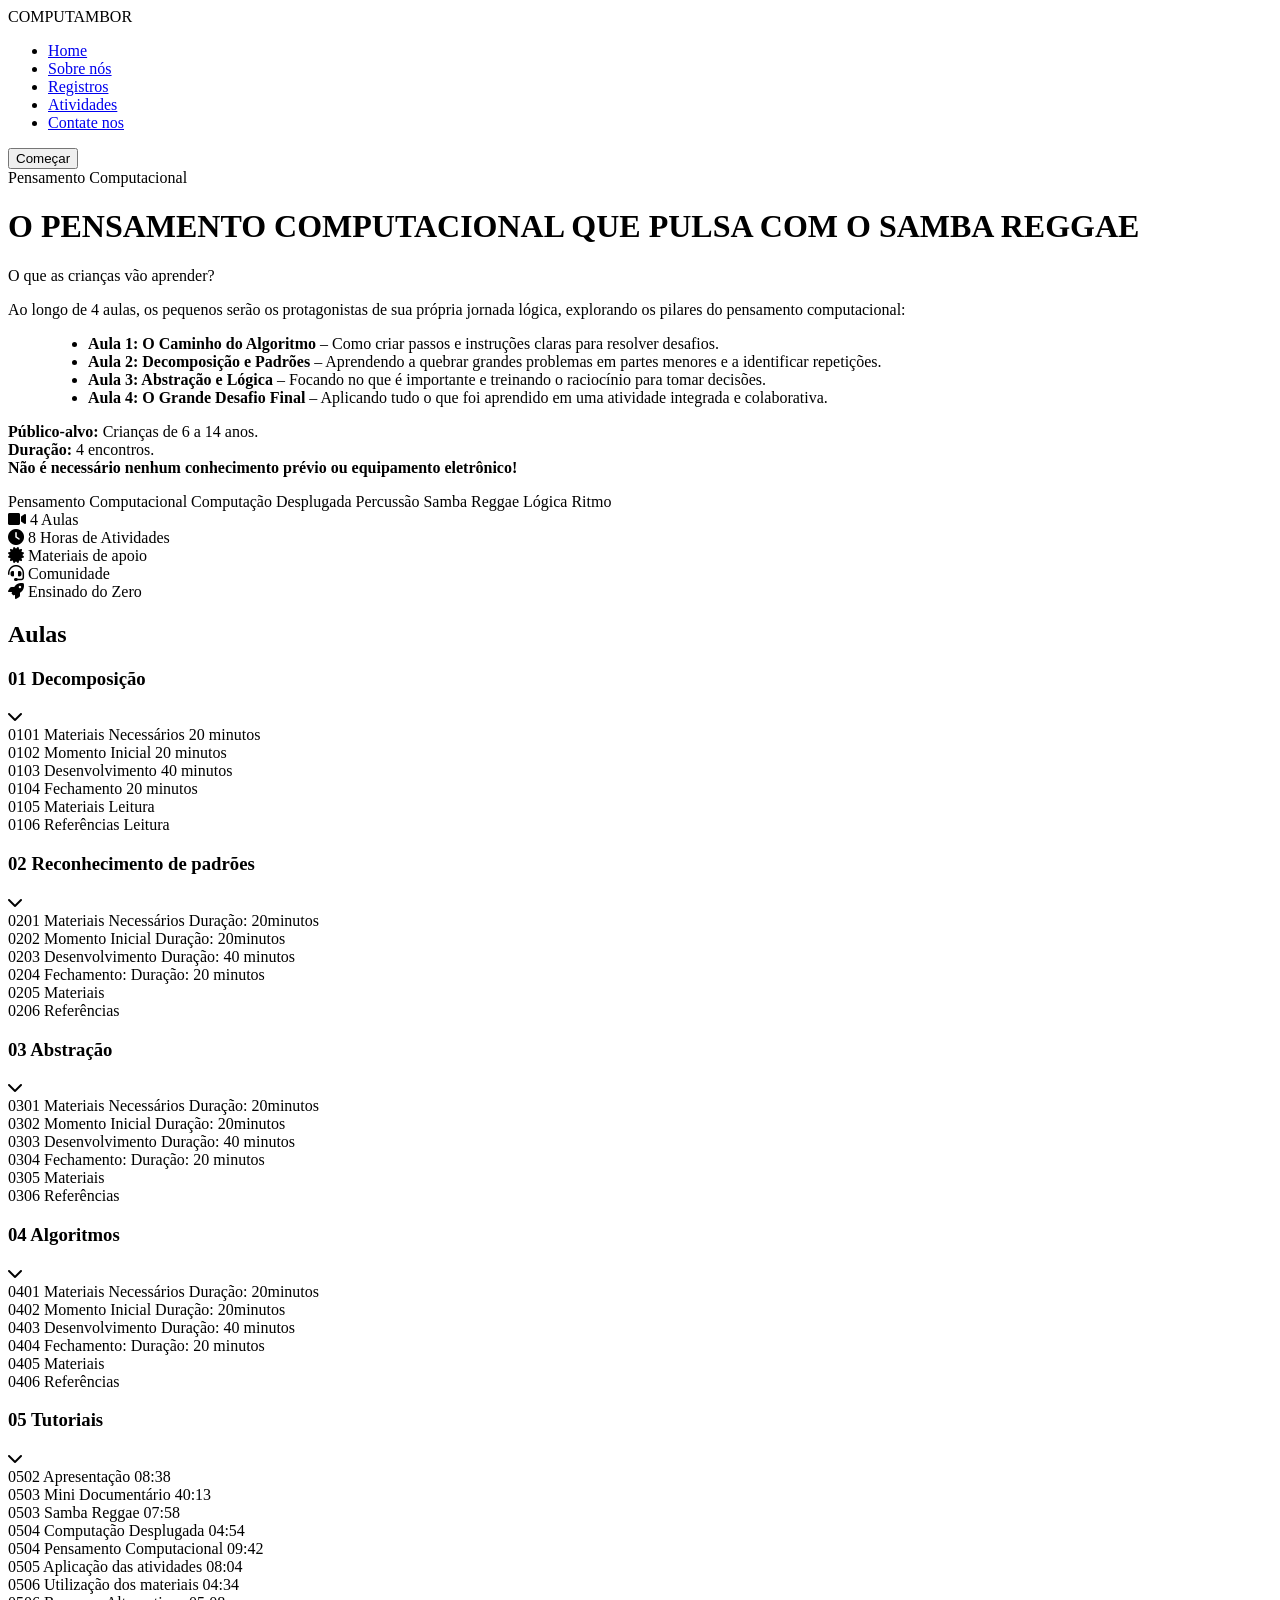
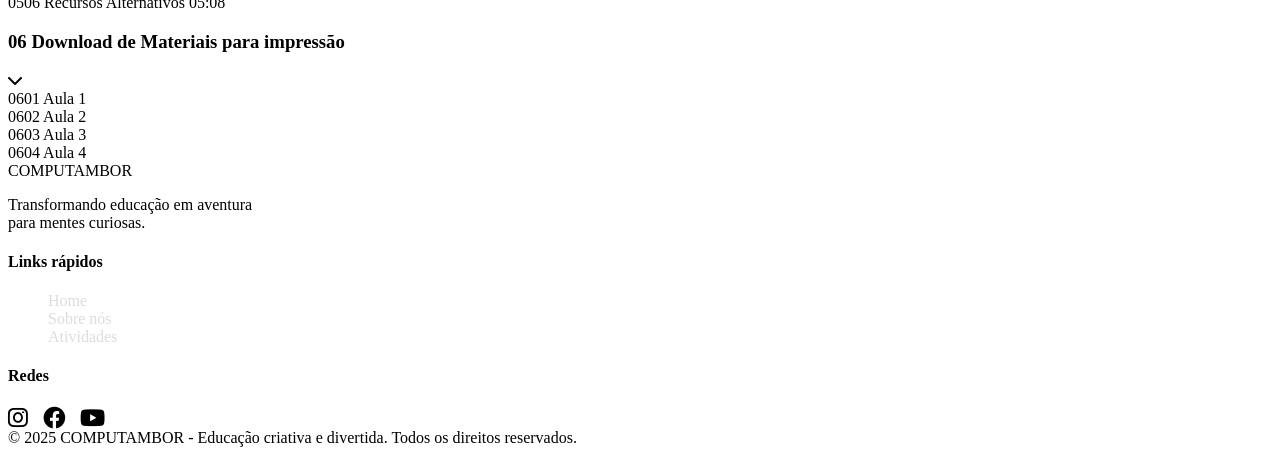
==== atividades.html @ c406754a "fix: título do projeto, links e lista de atividades" ====
<!DOCTYPE html>
<html lang="pt-br">
<head>
    <meta charset="UTF-8">
    <meta name="viewport" content="width=device-width, initial-scale=1.0, user-scalable=yes">
    <title>COMPUTAMBOR | Atividades do Curso</title>
    <!-- Google Fonts -->
    <link href="https://fonts.googleapis.com/css2?family=Inter:opsz,wght@14..32,300;14..32,400;14..32,500;14..32,600;14..32,700;14..32,800&family=Quicksand:wght@400;500;600;700&display=swap" rel="stylesheet">
    <!-- Font Awesome -->
    <link rel="stylesheet" href="https://cdnjs.cloudflare.com/ajax/libs/font-awesome/6.0.0-beta3/css/all.min.css">
    <link rel="stylesheet" href="style.css">
</head>
<body>

<div class="container">
    <!-- Navegação -->
    <div class="navbar">
        <div class="logo">COMPUTAMBOR</div>
        <ul class="nav-links">
            <li><a href="index.html">Home</a></li>
            <li><a href="#">Sobre nós</a></li>
            <li><a href="#">Registros</a></li>
            <li><a href="atividades.html" class="active">Atividades</a></li>
            <li><a href="#">Contate nos</a></li>
        </ul>
        <button class="btn-outline">Começar</button>
    </div>


    <!-- Informações principais do curso -->
    <div class="course-info-card">
        <div class="course-info-left">
            <span class="course-code">Pensamento Computacional</span>
        </div>
        <h1 class="course-main-title">O PENSAMENTO COMPUTACIONAL QUE PULSA COM O SAMBA REGGAE</h1>
        <p class="course-description">
        O que as crianças vão aprender?
        </p>

        <p class="course-description">
            Ao longo de 4 aulas, os pequenos serão os protagonistas de sua própria jornada lógica, explorando os pilares do pensamento computacional:
        </p>

        <ul class="course-description" style="margin-left: 40px;">
            <li><b>Aula 1: O Caminho do Algoritmo</b> – Como criar passos e instruções claras para resolver desafios.</li>
            <li><b>Aula 2: Decomposição e Padrões</b> – Aprendendo a quebrar grandes problemas em partes menores e a identificar repetições.</li>
            <li><b>Aula 3: Abstração e Lógica</b> – Focando no que é importante e treinando o raciocínio para tomar decisões.</li>
            <li><b>Aula 4: O Grande Desafio Final</b> – Aplicando tudo o que foi aprendido em uma atividade integrada e colaborativa.</li>
        </ul>

        <p class="course-description">
            <b>Público-alvo:</b> Crianças de 6 a 14 anos.<br>
            <b>Duração:</b> 4 encontros.<br>
            <b>Não é necessário nenhum conhecimento prévio ou equipamento eletrônico!</b>
        </p>
        
        <!-- Tecnologias -->
        <div class="tech-tags">
            <span class="tech-tag">Pensamento Computacional</span>
            <span class="tech-tag">Computação Desplugada</span>
            <span class="tech-tag">Percussão</span>
            <span class="tech-tag">Samba Reggae</span>
            <span class="tech-tag">Lógica</span>
            <span class="tech-tag">Ritmo</span>
        </div>
        
        <!-- Estatísticas do curso -->
        <div class="course-stats-grid">
            <div class="stat-card"><i class="fas fa-video"></i> 4 Aulas</div>
            <div class="stat-card"><i class="fas fa-clock"></i> 8 Horas de Atividades</div>
            <div class="stat-card"><i class="fas fa-certificate"></i> Materiais de apoio</div>
            <div class="stat-card"><i class="fas fa-headset"></i> Comunidade</div>
            <div class="stat-card"><i class="fas fa-rocket"></i> Ensinado do Zero</div>
        </div>
    </div>

    <!-- Grade do Curso -->
    <h2 class="section-title-module">Aulas</h2>
    
    <!-- Módulo 01 -->
    <div class="module">
        <div class="module-header">
            <h3><span class="module-number">01</span> Decomposição</h3>
            <i class="fas fa-chevron-down"></i>
        </div>
        <div class="module-lessons">
            <div class="lesson-item"><span class="lesson-code">0101</span> Materiais Necessários <span class="duration"> 20 minutos</span></div>
            <div class="lesson-item"><span class="lesson-code">0102</span> Momento Inicial <span class="duration"> 20 minutos</span></div>
            <div class="lesson-item"><span class="lesson-code">0103</span> Desenvolvimento <span class="duration"> 40 minutos</span></div>
            <div class="lesson-item"><span class="lesson-code">0104</span> Fechamento <span class="duration"> 20 minutos</span></div>
            <div class="lesson-item"><span class="lesson-code">0105</span> Materiais <span class="duration">Leitura</span></div>
            <div class="lesson-item"><span class="lesson-code">0106</span> Referências <span class="duration">Leitura</span></div>
            
        </div>
    </div>

    <!-- Módulo 02 -->
    <div class="module">
        <div class="module-header">
            <h3><span class="module-number">02</span> Reconhecimento de padrões</h3>
            <i class="fas fa-chevron-down"></i>
        </div>
        <div class="module-lessons">
            <div class="lesson-item"><span class="lesson-code">0201</span> Materiais Necessários <span class="duration">Duração: 20minutos</span></div>
            <div class="lesson-item"><span class="lesson-code">0202</span> Momento Inicial <span class="duration">Duração: 20minutos</span></div>
            <div class="lesson-item"><span class="lesson-code">0203</span> Desenvolvimento  <span class="duration">Duração: 40 minutos</span></div>
            <div class="lesson-item"><span class="lesson-code">0204</span> Fechamento: <span class="duration">Duração: 20 minutos</span></div>
            <div class="lesson-item"><span class="lesson-code">0205</span> Materiais </div>
            <div class="lesson-item"><span class="lesson-code">0206</span> Referências </div>
        </div>
    </div>

    <!-- Módulo 03 -->
    <div class="module">
        <div class="module-header">
            <h3><span class="module-number">03</span> Abstração</h3>
            <i class="fas fa-chevron-down"></i>
        </div>
        <div class="module-lessons">
            <div class="lesson-item"><span class="lesson-code">0301</span> Materiais Necessários <span class="duration">Duração: 20minutos</span></div>
            <div class="lesson-item"><span class="lesson-code">0302</span> Momento Inicial <span class="duration">Duração: 20minutos</span></div>
            <div class="lesson-item"><span class="lesson-code">0303</span> Desenvolvimento  <span class="duration">Duração: 40 minutos</span></div>
            <div class="lesson-item"><span class="lesson-code">0304</span> Fechamento: <span class="duration">Duração: 20 minutos</span></div>
            <div class="lesson-item"><span class="lesson-code">0305</span> Materiais </div>
            <div class="lesson-item"><span class="lesson-code">0306</span> Referências </div>
        </div>
    </div>

    <!-- Módulo 04 -->
    <div class="module">
        <div class="module-header">
            <h3><span class="module-number">04</span> Algoritmos</h3>
            <i class="fas fa-chevron-down"></i>
        </div>
        <div class="module-lessons">
            <div class="lesson-item"><span class="lesson-code">0401</span> Materiais Necessários <span class="duration">Duração: 20minutos</span></div>
            <div class="lesson-item"><span class="lesson-code">0402</span> Momento Inicial <span class="duration">Duração: 20minutos</span></div>
            <div class="lesson-item"><span class="lesson-code">0403</span> Desenvolvimento  <span class="duration">Duração: 40 minutos</span></div>
            <div class="lesson-item"><span class="lesson-code">0404</span> Fechamento: <span class="duration">Duração: 20 minutos</span></div>
            <div class="lesson-item"><span class="lesson-code">0405</span> Materiais </div>
            <div class="lesson-item"><span class="lesson-code">0406</span> Referências </div>
        </div>
    </div>

    <!-- Módulo 05 -->
    <div class="module">
        <div class="module-header">
            <h3><span class="module-number">05</span> Tutoriais</h3>
            <i class="fas fa-chevron-down"></i>
        </div>
        <div class="module-lessons">
            <div class="lesson-item"><span class="lesson-code">0502</span> Apresentação <span class="duration">08:38</span></div>
            <div class="lesson-item"><span class="lesson-code">0503</span> Mini Documentário <span class="duration">40:13</span></div>
            <div class="lesson-item"><span class="lesson-code">0503</span> Samba Reggae <span class="duration">07:58</span></div>
            <div class="lesson-item"><span class="lesson-code">0504</span> Computação Desplugada <span class="duration">04:54</span></div>
            <div class="lesson-item"><span class="lesson-code">0504</span> Pensamento Computacional <span class="duration">09:42</span></div>
            <div class="lesson-item"><span class="lesson-code">0505</span> Aplicação das atividades <span class="duration">08:04</span></div>
            <div class="lesson-item"><span class="lesson-code">0506</span> Utilização dos materiais <span class="duration">04:34</span></div>
            <div class="lesson-item"><span class="lesson-code">0506</span> Recursos Alternativos <span class="duration">05:08</span></div>
        </div>
    </div>

    <!-- Módulo 06 -->
    <div class="module">
        <div class="module-header">
            <h3><span class="module-number">06</span> Download de Materiais para impressão</h3>
            <i class="fas fa-chevron-down"></i>
        </div>
        <div class="module-lessons">
            <div class="lesson-item"><span class="lesson-code">0601</span> Aula 1 </div>
            <div class="lesson-item"><span class="lesson-code">0602</span> Aula 2 </div>
            <div class="lesson-item"><span class="lesson-code">0603</span> Aula 3 </div>
            <div class="lesson-item"><span class="lesson-code">0604</span> Aula 4 </div>    
    </div>

    <!-- Cookie Notice -->
    <!-- <div class="cookie-notice">
        <p>Este site utiliza cookies para a análise de uso e anúncios.</p>
        <div class="cookie-buttons">
            <button class="btn-customize">Personalizar</button>
            <button class="btn-continue-cookie">Continuar</button>
        </div>
    </div>

</div> -->

<footer>
    <div class="container">
        <div class="footer-inner">
            <div>
                <div class="footer-logo">COMPUTAMBOR</div>
                <p style="margin-top: 16px; max-width: 260px;">Transformando educação em aventura para mentes curiosas.</p>
            </div>
            <div>
                <h4>Links rápidos</h4>
                <ul style="list-style: none; margin-top: 10px;">
                    <li><a href="index.html" style="color:#ddd; text-decoration: none;">Home</a></li>
                    <li><a href="#" style="color:#ddd; text-decoration: none;">Sobre nós</a></li>
                    <li><a href="atividades.html" style="color:#ddd; text-decoration: none;">Atividades</a></li>
                </ul>
            </div>
            <div>
                <h4>Redes</h4>
                <div style="display: flex; gap: 15px; margin-top: 12px;">
                    <i class="fab fa-instagram" style="font-size: 1.4rem;"></i>
                    <i class="fab fa-facebook" style="font-size: 1.4rem;"></i>
                    <i class="fab fa-youtube" style="font-size: 1.4rem;"></i>
                </div>
            </div>
        </div>
        <div class="copyright">
            © 2025 COMPUTAMBOR - Educação criativa e divertida. Todos os direitos reservados.
        </div>
    </div>
</footer>

<script>
    // Accordion para os módulos
    document.querySelectorAll('.module-header').forEach(header => {
        header.addEventListener('click', () => {
            const module = header.parentElement;
            module.classList.toggle('active');
        });
    });
    
    // Links demonstrativos
    document.querySelectorAll('a[href="#"]').forEach(link => {
        link.addEventListener('click', (e) => {
            e.preventDefault();
            alert('Navegação demonstrativa: esta é uma landing page estática do COMPUTAMBOR.');
        });
    });
</script>
</body>
</html>
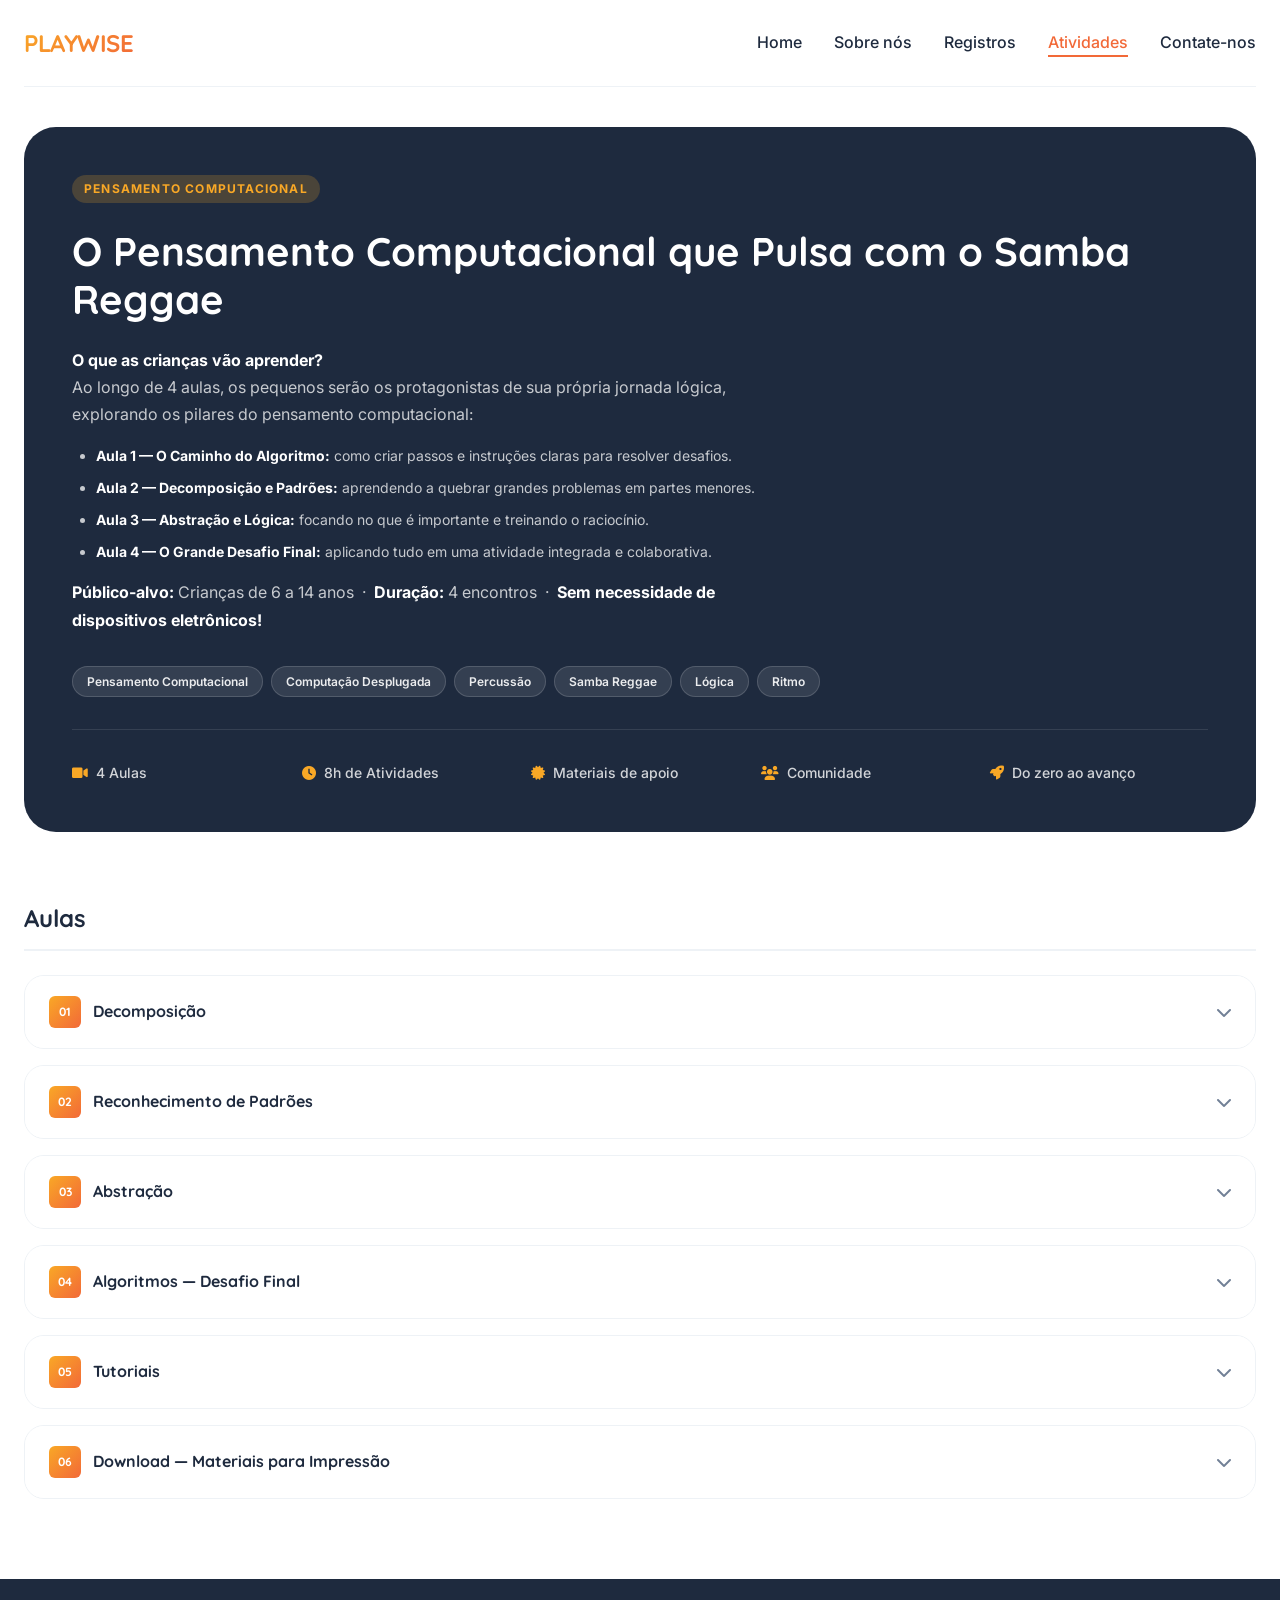
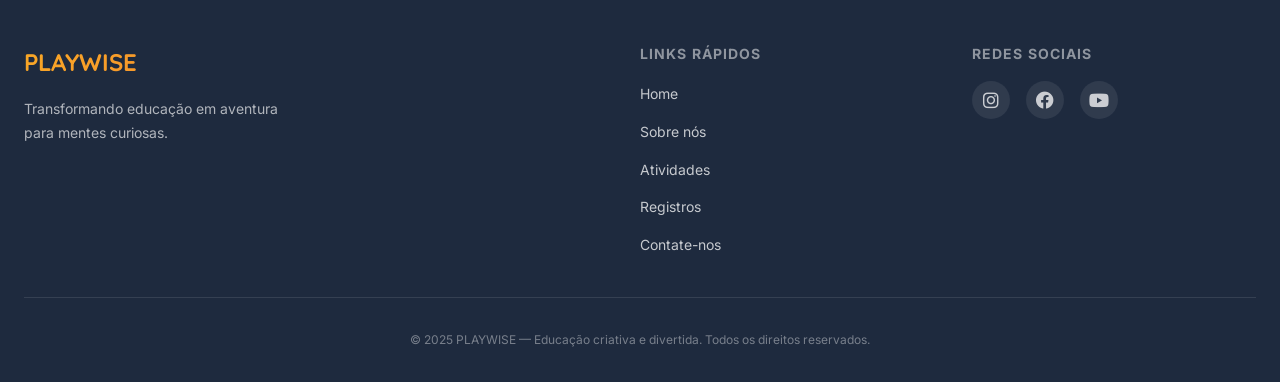
==== commit 687a6d2f: "Sobre nós, contate-nos, componentização, adição de js e novas fotos" ====
--- a/atividades.html
+++ b/atividades.html
@@ -1,235 +1,354 @@
 <!DOCTYPE html>
 <html lang="pt-br">
 <head>
-    <meta charset="UTF-8">
-    <meta name="viewport" content="width=device-width, initial-scale=1.0, user-scalable=yes">
-    <title>COMPUTAMBOR | Atividades do Curso</title>
-    <!-- Google Fonts -->
-    <link href="https://fonts.googleapis.com/css2?family=Inter:opsz,wght@14..32,300;14..32,400;14..32,500;14..32,600;14..32,700;14..32,800&family=Quicksand:wght@400;500;600;700&display=swap" rel="stylesheet">
-    <!-- Font Awesome -->
-    <link rel="stylesheet" href="https://cdnjs.cloudflare.com/ajax/libs/font-awesome/6.0.0-beta3/css/all.min.css">
-    <link rel="stylesheet" href="style.css">
+  <meta charset="UTF-8">
+  <meta name="viewport" content="width=device-width, initial-scale=1.0">
+  <title>PLAYWISE | Atividades do Curso</title>
+  <meta name="description" content="4 aulas de pensamento computacional usando samba reggae e computação desplugada. Materiais para professores e alunos de 6 a 14 anos.">
+
+  <link rel="preconnect" href="https://fonts.googleapis.com">
+  <link href="https://fonts.googleapis.com/css2?family=Inter:opsz,wght@14..32,300;14..32,400;14..32,600;14..32,700;14..32,800&family=Quicksand:wght@400;500;600;700&display=swap" rel="stylesheet">
+  <link rel="stylesheet" href="https://cdnjs.cloudflare.com/ajax/libs/font-awesome/6.0.0-beta3/css/all.min.css">
+  <link rel="stylesheet" href="css/variables.css">
+  <link rel="stylesheet" href="css/components.css">
+  <link rel="stylesheet" href="css/pages.css">
 </head>
-<body>
+<body data-page="atividades.html">
 
 <div class="container">
-    <!-- Navegação -->
-    <div class="navbar">
-        <div class="logo">COMPUTAMBOR</div>
-        <ul class="nav-links">
-            <li><a href="index.html">Home</a></li>
-            <li><a href="#">Sobre nós</a></li>
-            <li><a href="#">Registros</a></li>
-            <li><a href="atividades.html" class="active">Atividades</a></li>
-            <li><a href="#">Contate nos</a></li>
-        </ul>
-        <button class="btn-outline">Começar</button>
-    </div>
-
-
-    <!-- Informações principais do curso -->
-    <div class="course-info-card">
-        <div class="course-info-left">
-            <span class="course-code">Pensamento Computacional</span>
-        </div>
-        <h1 class="course-main-title">O PENSAMENTO COMPUTACIONAL QUE PULSA COM O SAMBA REGGAE</h1>
-        <p class="course-description">
-        O que as crianças vão aprender?
+  <div id="pw-navbar"></div>
+</div>
+
+<main>
+  <div class="container">
+
+    <!-- CABEÇALHO DO CURSO -->
+    <header class="course-header" aria-labelledby="course-title">
+      <span class="course-header__eyebrow">Pensamento Computacional</span>
+      <h1 id="course-title">O Pensamento Computacional que Pulsa com o Samba Reggae</h1>
+
+      <div class="course-header__desc">
+        <p><strong style="color:#fff;">O que as crianças vão aprender?</strong></p>
+        <p>Ao longo de 4 aulas, os pequenos serão os protagonistas de sua própria jornada lógica, explorando os pilares do pensamento computacional:</p>
+        <ul>
+          <li><b>Aula 1 — O Caminho do Algoritmo:</b> como criar passos e instruções claras para resolver desafios.</li>
+          <li><b>Aula 2 — Decomposição e Padrões:</b> aprendendo a quebrar grandes problemas em partes menores.</li>
+          <li><b>Aula 3 — Abstração e Lógica:</b> focando no que é importante e treinando o raciocínio.</li>
+          <li><b>Aula 4 — O Grande Desafio Final:</b> aplicando tudo em uma atividade integrada e colaborativa.</li>
+        </ul>
+        <p style="margin-top: 1rem;">
+          <b>Público-alvo:</b> Crianças de 6 a 14 anos &nbsp;·&nbsp;
+          <b>Duração:</b> 4 encontros &nbsp;·&nbsp;
+          <b>Sem necessidade de dispositivos eletrônicos!</b>
         </p>
-
-        <p class="course-description">
-            Ao longo de 4 aulas, os pequenos serão os protagonistas de sua própria jornada lógica, explorando os pilares do pensamento computacional:
-        </p>
-
-        <ul class="course-description" style="margin-left: 40px;">
-            <li><b>Aula 1: O Caminho do Algoritmo</b> – Como criar passos e instruções claras para resolver desafios.</li>
-            <li><b>Aula 2: Decomposição e Padrões</b> – Aprendendo a quebrar grandes problemas em partes menores e a identificar repetições.</li>
-            <li><b>Aula 3: Abstração e Lógica</b> – Focando no que é importante e treinando o raciocínio para tomar decisões.</li>
-            <li><b>Aula 4: O Grande Desafio Final</b> – Aplicando tudo o que foi aprendido em uma atividade integrada e colaborativa.</li>
-        </ul>
-
-        <p class="course-description">
-            <b>Público-alvo:</b> Crianças de 6 a 14 anos.<br>
-            <b>Duração:</b> 4 encontros.<br>
-            <b>Não é necessário nenhum conhecimento prévio ou equipamento eletrônico!</b>
-        </p>
-        
-        <!-- Tecnologias -->
-        <div class="tech-tags">
-            <span class="tech-tag">Pensamento Computacional</span>
-            <span class="tech-tag">Computação Desplugada</span>
-            <span class="tech-tag">Percussão</span>
-            <span class="tech-tag">Samba Reggae</span>
-            <span class="tech-tag">Lógica</span>
-            <span class="tech-tag">Ritmo</span>
-        </div>
-        
-        <!-- Estatísticas do curso -->
-        <div class="course-stats-grid">
-            <div class="stat-card"><i class="fas fa-video"></i> 4 Aulas</div>
-            <div class="stat-card"><i class="fas fa-clock"></i> 8 Horas de Atividades</div>
-            <div class="stat-card"><i class="fas fa-certificate"></i> Materiais de apoio</div>
-            <div class="stat-card"><i class="fas fa-headset"></i> Comunidade</div>
-            <div class="stat-card"><i class="fas fa-rocket"></i> Ensinado do Zero</div>
-        </div>
-    </div>
-
-    <!-- Grade do Curso -->
-    <h2 class="section-title-module">Aulas</h2>
-    
-    <!-- Módulo 01 -->
-    <div class="module">
-        <div class="module-header">
-            <h3><span class="module-number">01</span> Decomposição</h3>
-            <i class="fas fa-chevron-down"></i>
-        </div>
-        <div class="module-lessons">
-            <div class="lesson-item"><span class="lesson-code">0101</span> Materiais Necessários <span class="duration"> 20 minutos</span></div>
-            <div class="lesson-item"><span class="lesson-code">0102</span> Momento Inicial <span class="duration"> 20 minutos</span></div>
-            <div class="lesson-item"><span class="lesson-code">0103</span> Desenvolvimento <span class="duration"> 40 minutos</span></div>
-            <div class="lesson-item"><span class="lesson-code">0104</span> Fechamento <span class="duration"> 20 minutos</span></div>
-            <div class="lesson-item"><span class="lesson-code">0105</span> Materiais <span class="duration">Leitura</span></div>
-            <div class="lesson-item"><span class="lesson-code">0106</span> Referências <span class="duration">Leitura</span></div>
-            
-        </div>
-    </div>
-
-    <!-- Módulo 02 -->
-    <div class="module">
-        <div class="module-header">
-            <h3><span class="module-number">02</span> Reconhecimento de padrões</h3>
-            <i class="fas fa-chevron-down"></i>
-        </div>
-        <div class="module-lessons">
-            <div class="lesson-item"><span class="lesson-code">0201</span> Materiais Necessários <span class="duration">Duração: 20minutos</span></div>
-            <div class="lesson-item"><span class="lesson-code">0202</span> Momento Inicial <span class="duration">Duração: 20minutos</span></div>
-            <div class="lesson-item"><span class="lesson-code">0203</span> Desenvolvimento  <span class="duration">Duração: 40 minutos</span></div>
-            <div class="lesson-item"><span class="lesson-code">0204</span> Fechamento: <span class="duration">Duração: 20 minutos</span></div>
-            <div class="lesson-item"><span class="lesson-code">0205</span> Materiais </div>
-            <div class="lesson-item"><span class="lesson-code">0206</span> Referências </div>
-        </div>
-    </div>
-
-    <!-- Módulo 03 -->
-    <div class="module">
-        <div class="module-header">
-            <h3><span class="module-number">03</span> Abstração</h3>
-            <i class="fas fa-chevron-down"></i>
-        </div>
-        <div class="module-lessons">
-            <div class="lesson-item"><span class="lesson-code">0301</span> Materiais Necessários <span class="duration">Duração: 20minutos</span></div>
-            <div class="lesson-item"><span class="lesson-code">0302</span> Momento Inicial <span class="duration">Duração: 20minutos</span></div>
-            <div class="lesson-item"><span class="lesson-code">0303</span> Desenvolvimento  <span class="duration">Duração: 40 minutos</span></div>
-            <div class="lesson-item"><span class="lesson-code">0304</span> Fechamento: <span class="duration">Duração: 20 minutos</span></div>
-            <div class="lesson-item"><span class="lesson-code">0305</span> Materiais </div>
-            <div class="lesson-item"><span class="lesson-code">0306</span> Referências </div>
-        </div>
-    </div>
-
-    <!-- Módulo 04 -->
-    <div class="module">
-        <div class="module-header">
-            <h3><span class="module-number">04</span> Algoritmos</h3>
-            <i class="fas fa-chevron-down"></i>
-        </div>
-        <div class="module-lessons">
-            <div class="lesson-item"><span class="lesson-code">0401</span> Materiais Necessários <span class="duration">Duração: 20minutos</span></div>
-            <div class="lesson-item"><span class="lesson-code">0402</span> Momento Inicial <span class="duration">Duração: 20minutos</span></div>
-            <div class="lesson-item"><span class="lesson-code">0403</span> Desenvolvimento  <span class="duration">Duração: 40 minutos</span></div>
-            <div class="lesson-item"><span class="lesson-code">0404</span> Fechamento: <span class="duration">Duração: 20 minutos</span></div>
-            <div class="lesson-item"><span class="lesson-code">0405</span> Materiais </div>
-            <div class="lesson-item"><span class="lesson-code">0406</span> Referências </div>
-        </div>
-    </div>
-
-    <!-- Módulo 05 -->
-    <div class="module">
-        <div class="module-header">
-            <h3><span class="module-number">05</span> Tutoriais</h3>
-            <i class="fas fa-chevron-down"></i>
-        </div>
-        <div class="module-lessons">
-            <div class="lesson-item"><span class="lesson-code">0502</span> Apresentação <span class="duration">08:38</span></div>
-            <div class="lesson-item"><span class="lesson-code">0503</span> Mini Documentário <span class="duration">40:13</span></div>
-            <div class="lesson-item"><span class="lesson-code">0503</span> Samba Reggae <span class="duration">07:58</span></div>
-            <div class="lesson-item"><span class="lesson-code">0504</span> Computação Desplugada <span class="duration">04:54</span></div>
-            <div class="lesson-item"><span class="lesson-code">0504</span> Pensamento Computacional <span class="duration">09:42</span></div>
-            <div class="lesson-item"><span class="lesson-code">0505</span> Aplicação das atividades <span class="duration">08:04</span></div>
-            <div class="lesson-item"><span class="lesson-code">0506</span> Utilização dos materiais <span class="duration">04:34</span></div>
-            <div class="lesson-item"><span class="lesson-code">0506</span> Recursos Alternativos <span class="duration">05:08</span></div>
-        </div>
-    </div>
-
-    <!-- Módulo 06 -->
-    <div class="module">
-        <div class="module-header">
-            <h3><span class="module-number">06</span> Download de Materiais para impressão</h3>
-            <i class="fas fa-chevron-down"></i>
-        </div>
-        <div class="module-lessons">
-            <div class="lesson-item"><span class="lesson-code">0601</span> Aula 1 </div>
-            <div class="lesson-item"><span class="lesson-code">0602</span> Aula 2 </div>
-            <div class="lesson-item"><span class="lesson-code">0603</span> Aula 3 </div>
-            <div class="lesson-item"><span class="lesson-code">0604</span> Aula 4 </div>    
-    </div>
-
-    <!-- Cookie Notice -->
-    <!-- <div class="cookie-notice">
-        <p>Este site utiliza cookies para a análise de uso e anúncios.</p>
-        <div class="cookie-buttons">
-            <button class="btn-customize">Personalizar</button>
-            <button class="btn-continue-cookie">Continuar</button>
-        </div>
-    </div>
-
-</div> -->
-
-<footer>
-    <div class="container">
-        <div class="footer-inner">
-            <div>
-                <div class="footer-logo">COMPUTAMBOR</div>
-                <p style="margin-top: 16px; max-width: 260px;">Transformando educação em aventura para mentes curiosas.</p>
-            </div>
-            <div>
-                <h4>Links rápidos</h4>
-                <ul style="list-style: none; margin-top: 10px;">
-                    <li><a href="index.html" style="color:#ddd; text-decoration: none;">Home</a></li>
-                    <li><a href="#" style="color:#ddd; text-decoration: none;">Sobre nós</a></li>
-                    <li><a href="atividades.html" style="color:#ddd; text-decoration: none;">Atividades</a></li>
-                </ul>
-            </div>
-            <div>
-                <h4>Redes</h4>
-                <div style="display: flex; gap: 15px; margin-top: 12px;">
-                    <i class="fab fa-instagram" style="font-size: 1.4rem;"></i>
-                    <i class="fab fa-facebook" style="font-size: 1.4rem;"></i>
-                    <i class="fab fa-youtube" style="font-size: 1.4rem;"></i>
-                </div>
-            </div>
-        </div>
-        <div class="copyright">
-            © 2025 COMPUTAMBOR - Educação criativa e divertida. Todos os direitos reservados.
-        </div>
-    </div>
-</footer>
-
-<script>
-    // Accordion para os módulos
-    document.querySelectorAll('.module-header').forEach(header => {
-        header.addEventListener('click', () => {
-            const module = header.parentElement;
-            module.classList.toggle('active');
-        });
-    });
-    
-    // Links demonstrativos
-    document.querySelectorAll('a[href="#"]').forEach(link => {
-        link.addEventListener('click', (e) => {
-            e.preventDefault();
-            alert('Navegação demonstrativa: esta é uma landing page estática do COMPUTAMBOR.');
-        });
-    });
-</script>
+      </div>
+
+      <div class="tech-tags" aria-label="Temas abordados">
+        <span class="tech-tag">Pensamento Computacional</span>
+        <span class="tech-tag">Computação Desplugada</span>
+        <span class="tech-tag">Percussão</span>
+        <span class="tech-tag">Samba Reggae</span>
+        <span class="tech-tag">Lógica</span>
+        <span class="tech-tag">Ritmo</span>
+      </div>
+
+      <div class="course-stats" aria-label="Estatísticas do curso">
+        <div class="course-stat"><i class="fas fa-video" aria-hidden="true"></i> 4 Aulas</div>
+        <div class="course-stat"><i class="fas fa-clock" aria-hidden="true"></i> 8h de Atividades</div>
+        <div class="course-stat"><i class="fas fa-certificate" aria-hidden="true"></i> Materiais de apoio</div>
+        <div class="course-stat"><i class="fas fa-users" aria-hidden="true"></i> Comunidade</div>
+        <div class="course-stat"><i class="fas fa-rocket" aria-hidden="true"></i> Do zero ao avanço</div>
+      </div>
+    </header>
+
+    <!-- MÓDULOS -->
+    <section class="modules-section" aria-labelledby="modules-title">
+      <h2 class="modules-title" id="modules-title">Aulas</h2>
+
+      <!-- Módulo 01 -->
+      <div class="module" role="region" aria-labelledby="mod-01">
+        <div class="module__header" aria-expanded="false" role="button" tabindex="0">
+          <h3 id="mod-01"><span class="module__number" aria-label="Módulo 01">01</span> Decomposição</h3>
+          <i class="fas fa-chevron-down module__toggle-icon" aria-hidden="true"></i>
+        </div>
+        <ul class="module__lessons">
+          <li class="lesson-item" data-link="https://drive.google.com/file/d/SEU_LINK_AQUI_1/view">
+            <span class="lesson-item__code">0101</span>
+            <span class="lesson-item__title">Materiais Necessários</span>
+            <span class="lesson-item__duration">20 min</span>
+            <i class="fas fa-external-link-alt lesson-item__icon" aria-hidden="true"></i>
+          </li>
+          <li class="lesson-item" data-link="https://drive.google.com/file/d/SEU_LINK_AQUI_2/view">
+            <span class="lesson-item__code">0102</span>
+            <span class="lesson-item__title">Momento Inicial</span>
+            <span class="lesson-item__duration">20 min</span>
+            <i class="fas fa-external-link-alt lesson-item__icon" aria-hidden="true"></i>
+          </li>
+          <li class="lesson-item" data-link="https://drive.google.com/file/d/SEU_LINK_AQUI_3/view">
+            <span class="lesson-item__code">0103</span>
+            <span class="lesson-item__title">Desenvolvimento</span>
+            <span class="lesson-item__duration">40 min</span>
+            <i class="fas fa-external-link-alt lesson-item__icon" aria-hidden="true"></i>
+          </li>
+          <li class="lesson-item" data-link="https://drive.google.com/file/d/SEU_LINK_AQUI_4/view">
+            <span class="lesson-item__code">0104</span>
+            <span class="lesson-item__title">Fechamento</span>
+            <span class="lesson-item__duration">20 min</span>
+            <i class="fas fa-external-link-alt lesson-item__icon" aria-hidden="true"></i>
+          </li>
+          <li class="lesson-item" data-link="https://drive.google.com/file/d/SEU_LINK_AQUI_5/view">
+            <span class="lesson-item__code">0105</span>
+            <span class="lesson-item__title">Materiais</span>
+            <span class="lesson-item__duration">Leitura</span>
+            <i class="fas fa-file-alt lesson-item__icon" aria-hidden="true"></i>
+          </li>
+          <li class="lesson-item" data-link="https://drive.google.com/file/d/SEU_LINK_AQUI_6/view">
+            <span class="lesson-item__code">0106</span>
+            <span class="lesson-item__title">Referências</span>
+            <span class="lesson-item__duration">Leitura</span>
+            <i class="fas fa-file-alt lesson-item__icon" aria-hidden="true"></i>
+          </li>
+        </ul>
+      </div>
+
+      <!-- Módulo 02 -->
+      <div class="module" role="region" aria-labelledby="mod-02">
+        <div class="module__header" aria-expanded="false" role="button" tabindex="0">
+          <h3 id="mod-02"><span class="module__number" aria-label="Módulo 02">02</span> Reconhecimento de Padrões</h3>
+          <i class="fas fa-chevron-down module__toggle-icon" aria-hidden="true"></i>
+        </div>
+        <ul class="module__lessons">
+          <li class="lesson-item" data-link="https://drive.google.com/file/d/SEU_LINK_AQUI_7/view">
+            <span class="lesson-item__code">0201</span>
+            <span class="lesson-item__title">Materiais Necessários</span>
+            <span class="lesson-item__duration">20 min</span>
+            <i class="fas fa-external-link-alt lesson-item__icon" aria-hidden="true"></i>
+          </li>
+          <li class="lesson-item" data-link="https://drive.google.com/file/d/SEU_LINK_AQUI_8/view">
+            <span class="lesson-item__code">0202</span>
+            <span class="lesson-item__title">Momento Inicial</span>
+            <span class="lesson-item__duration">20 min</span>
+            <i class="fas fa-external-link-alt lesson-item__icon" aria-hidden="true"></i>
+          </li>
+          <li class="lesson-item" data-link="https://drive.google.com/file/d/SEU_LINK_AQUI_9/view">
+            <span class="lesson-item__code">0203</span>
+            <span class="lesson-item__title">Desenvolvimento</span>
+            <span class="lesson-item__duration">40 min</span>
+            <i class="fas fa-external-link-alt lesson-item__icon" aria-hidden="true"></i>
+          </li>
+          <li class="lesson-item" data-link="https://drive.google.com/file/d/SEU_LINK_AQUI_10/view">
+            <span class="lesson-item__code">0204</span>
+            <span class="lesson-item__title">Fechamento</span>
+            <span class="lesson-item__duration">20 min</span>
+            <i class="fas fa-external-link-alt lesson-item__icon" aria-hidden="true"></i>
+          </li>
+          <li class="lesson-item" data-link="https://drive.google.com/file/d/SEU_LINK_AQUI_11/view">
+            <span class="lesson-item__code">0205</span>
+            <span class="lesson-item__title">Materiais</span>
+            <span class="lesson-item__duration">Leitura</span>
+            <i class="fas fa-file-alt lesson-item__icon" aria-hidden="true"></i>
+          </li>
+          <li class="lesson-item" data-link="https://drive.google.com/file/d/SEU_LINK_AQUI_12/view">
+            <span class="lesson-item__code">0206</span>
+            <span class="lesson-item__title">Referências</span>
+            <span class="lesson-item__duration">Leitura</span>
+            <i class="fas fa-file-alt lesson-item__icon" aria-hidden="true"></i>
+          </li>
+        </ul>
+      </div>
+
+      <!-- Módulo 03 -->
+      <div class="module" role="region" aria-labelledby="mod-03">
+        <div class="module__header" aria-expanded="false" role="button" tabindex="0">
+          <h3 id="mod-03"><span class="module__number" aria-label="Módulo 03">03</span> Abstração</h3>
+          <i class="fas fa-chevron-down module__toggle-icon" aria-hidden="true"></i>
+        </div>
+        <ul class="module__lessons">
+          <li class="lesson-item" data-link="https://drive.google.com/file/d/SEU_LINK_AQUI_13/view">
+            <span class="lesson-item__code">0301</span>
+            <span class="lesson-item__title">Materiais Necessários</span>
+            <span class="lesson-item__duration">20 min</span>
+            <i class="fas fa-external-link-alt lesson-item__icon" aria-hidden="true"></i>
+          </li>
+          <li class="lesson-item" data-link="https://drive.google.com/file/d/SEU_LINK_AQUI_14/view">
+            <span class="lesson-item__code">0302</span>
+            <span class="lesson-item__title">Momento Inicial</span>
+            <span class="lesson-item__duration">20 min</span>
+            <i class="fas fa-external-link-alt lesson-item__icon" aria-hidden="true"></i>
+          </li>
+          <li class="lesson-item" data-link="https://drive.google.com/file/d/SEU_LINK_AQUI_15/view">
+            <span class="lesson-item__code">0303</span>
+            <span class="lesson-item__title">Desenvolvimento</span>
+            <span class="lesson-item__duration">40 min</span>
+            <i class="fas fa-external-link-alt lesson-item__icon" aria-hidden="true"></i>
+          </li>
+          <li class="lesson-item" data-link="https://drive.google.com/file/d/SEU_LINK_AQUI_16/view">
+            <span class="lesson-item__code">0304</span>
+            <span class="lesson-item__title">Fechamento</span>
+            <span class="lesson-item__duration">20 min</span>
+            <i class="fas fa-external-link-alt lesson-item__icon" aria-hidden="true"></i>
+          </li>
+          <li class="lesson-item" data-link="https://drive.google.com/file/d/SEU_LINK_AQUI_17/view">
+            <span class="lesson-item__code">0305</span>
+            <span class="lesson-item__title">Materiais</span>
+            <span class="lesson-item__duration">Leitura</span>
+            <i class="fas fa-file-alt lesson-item__icon" aria-hidden="true"></i>
+          </li>
+          <li class="lesson-item" data-link="https://drive.google.com/file/d/SEU_LINK_AQUI_18/view">
+            <span class="lesson-item__code">0306</span>
+            <span class="lesson-item__title">Referências</span>
+            <span class="lesson-item__duration">Leitura</span>
+            <i class="fas fa-file-alt lesson-item__icon" aria-hidden="true"></i>
+          </li>
+        </ul>
+      </div>
+
+      <!-- Módulo 04 -->
+      <div class="module" role="region" aria-labelledby="mod-04">
+        <div class="module__header" aria-expanded="false" role="button" tabindex="0">
+          <h3 id="mod-04"><span class="module__number" aria-label="Módulo 04">04</span> Algoritmos — Desafio Final</h3>
+          <i class="fas fa-chevron-down module__toggle-icon" aria-hidden="true"></i>
+        </div>
+        <ul class="module__lessons">
+          <li class="lesson-item" data-link="https://drive.google.com/file/d/SEU_LINK_AQUI_19/view">
+            <span class="lesson-item__code">0401</span>
+            <span class="lesson-item__title">Materiais Necessários</span>
+            <span class="lesson-item__duration">20 min</span>
+            <i class="fas fa-external-link-alt lesson-item__icon" aria-hidden="true"></i>
+          </li>
+          <li class="lesson-item" data-link="https://drive.google.com/file/d/SEU_LINK_AQUI_20/view">
+            <span class="lesson-item__code">0402</span>
+            <span class="lesson-item__title">Momento Inicial</span>
+            <span class="lesson-item__duration">20 min</span>
+            <i class="fas fa-external-link-alt lesson-item__icon" aria-hidden="true"></i>
+          </li>
+          <li class="lesson-item" data-link="https://drive.google.com/file/d/SEU_LINK_AQUI_21/view">
+            <span class="lesson-item__code">0403</span>
+            <span class="lesson-item__title">Desenvolvimento</span>
+            <span class="lesson-item__duration">40 min</span>
+            <i class="fas fa-external-link-alt lesson-item__icon" aria-hidden="true"></i>
+          </li>
+          <li class="lesson-item" data-link="https://drive.google.com/file/d/SEU_LINK_AQUI_22/view">
+            <span class="lesson-item__code">0404</span>
+            <span class="lesson-item__title">Fechamento</span>
+            <span class="lesson-item__duration">20 min</span>
+            <i class="fas fa-external-link-alt lesson-item__icon" aria-hidden="true"></i>
+          </li>
+          <li class="lesson-item" data-link="https://drive.google.com/file/d/SEU_LINK_AQUI_23/view">
+            <span class="lesson-item__code">0405</span>
+            <span class="lesson-item__title">Materiais</span>
+            <span class="lesson-item__duration">Leitura</span>
+            <i class="fas fa-file-alt lesson-item__icon" aria-hidden="true"></i>
+          </li>
+          <li class="lesson-item" data-link="https://drive.google.com/file/d/SEU_LINK_AQUI_24/view">
+            <span class="lesson-item__code">0406</span>
+            <span class="lesson-item__title">Referências</span>
+            <span class="lesson-item__duration">Leitura</span>
+            <i class="fas fa-file-alt lesson-item__icon" aria-hidden="true"></i>
+          </li>
+        </ul>
+      </div>
+
+      <!-- Módulo 05 -->
+      <div class="module" role="region" aria-labelledby="mod-05">
+        <div class="module__header" aria-expanded="false" role="button" tabindex="0">
+          <h3 id="mod-05"><span class="module__number" aria-label="Módulo 05">05</span> Tutoriais</h3>
+          <i class="fas fa-chevron-down module__toggle-icon" aria-hidden="true"></i>
+        </div>
+        <ul class="module__lessons">
+          <li class="lesson-item" data-link="https://drive.google.com/file/d/SEU_LINK_AQUI_25/view">
+            <span class="lesson-item__code">0501</span>
+            <span class="lesson-item__title">Apresentação</span>
+            <span class="lesson-item__duration">08:38</span>
+            <i class="fas fa-play-circle lesson-item__icon" aria-hidden="true"></i>
+          </li>
+          <li class="lesson-item" data-link="https://drive.google.com/file/d/SEU_LINK_AQUI_26/view">
+            <span class="lesson-item__code">0502</span>
+            <span class="lesson-item__title">Mini Documentário</span>
+            <span class="lesson-item__duration">40:13</span>
+            <i class="fas fa-play-circle lesson-item__icon" aria-hidden="true"></i>
+          </li>
+          <li class="lesson-item" data-link="https://drive.google.com/file/d/SEU_LINK_AQUI_27/view">
+            <span class="lesson-item__code">0503</span>
+            <span class="lesson-item__title">Samba Reggae</span>
+            <span class="lesson-item__duration">07:58</span>
+            <i class="fas fa-play-circle lesson-item__icon" aria-hidden="true"></i>
+          </li>
+          <li class="lesson-item" data-link="https://drive.google.com/file/d/SEU_LINK_AQUI_28/view">
+            <span class="lesson-item__code">0504</span>
+            <span class="lesson-item__title">Computação Desplugada</span>
+            <span class="lesson-item__duration">04:54</span>
+            <i class="fas fa-play-circle lesson-item__icon" aria-hidden="true"></i>
+          </li>
+          <li class="lesson-item" data-link="https://drive.google.com/file/d/SEU_LINK_AQUI_29/view">
+            <span class="lesson-item__code">0505</span>
+            <span class="lesson-item__title">Pensamento Computacional</span>
+            <span class="lesson-item__duration">09:42</span>
+            <i class="fas fa-play-circle lesson-item__icon" aria-hidden="true"></i>
+          </li>
+          <li class="lesson-item" data-link="https://drive.google.com/file/d/SEU_LINK_AQUI_30/view">
+            <span class="lesson-item__code">0506</span>
+            <span class="lesson-item__title">Aplicação das Atividades</span>
+            <span class="lesson-item__duration">08:04</span>
+            <i class="fas fa-play-circle lesson-item__icon" aria-hidden="true"></i>
+          </li>
+          <li class="lesson-item" data-link="https://drive.google.com/file/d/SEU_LINK_AQUI_31/view">
+            <span class="lesson-item__code">0507</span>
+            <span class="lesson-item__title">Utilização dos Materiais</span>
+            <span class="lesson-item__duration">04:34</span>
+            <i class="fas fa-play-circle lesson-item__icon" aria-hidden="true"></i>
+          </li>
+          <li class="lesson-item" data-link="https://drive.google.com/file/d/SEU_LINK_AQUI_32/view">
+            <span class="lesson-item__code">0508</span>
+            <span class="lesson-item__title">Recursos Alternativos</span>
+            <span class="lesson-item__duration">05:08</span>
+            <i class="fas fa-play-circle lesson-item__icon" aria-hidden="true"></i>
+          </li>
+        </ul>
+      </div>
+
+      <!-- Módulo 06 -->
+      <div class="module" role="region" aria-labelledby="mod-06">
+        <div class="module__header" aria-expanded="false" role="button" tabindex="0">
+          <h3 id="mod-06"><span class="module__number" aria-label="Módulo 06">06</span> Download — Materiais para Impressão</h3>
+          <i class="fas fa-chevron-down module__toggle-icon" aria-hidden="true"></i>
+        </div>
+        <ul class="module__lessons">
+          <li class="lesson-item" data-link="https://drive.google.com/file/d/SEU_LINK_AQUI_33/view">
+            <span class="lesson-item__code">0601</span>
+            <span class="lesson-item__title">Aula 1 — Material para imprimir</span>
+            <span class="lesson-item__duration">PDF</span>
+            <i class="fas fa-download lesson-item__icon" aria-hidden="true"></i>
+          </li>
+          <li class="lesson-item" data-link="https://drive.google.com/file/d/SEU_LINK_AQUI_34/view">
+            <span class="lesson-item__code">0602</span>
+            <span class="lesson-item__title">Aula 2 — Material para imprimir</span>
+            <span class="lesson-item__duration">PDF</span>
+            <i class="fas fa-download lesson-item__icon" aria-hidden="true"></i>
+          </li>
+          <li class="lesson-item" data-link="https://drive.google.com/file/d/SEU_LINK_AQUI_35/view">
+            <span class="lesson-item__code">0603</span>
+            <span class="lesson-item__title">Aula 3 — Material para imprimir</span>
+            <span class="lesson-item__duration">PDF</span>
+            <i class="fas fa-download lesson-item__icon" aria-hidden="true"></i>
+          </li>
+          <li class="lesson-item" data-link="https://drive.google.com/file/d/SEU_LINK_AQUI_36/view">
+            <span class="lesson-item__code">0604</span>
+            <span class="lesson-item__title">Aula 4 — Material para imprimir</span>
+            <span class="lesson-item__duration">PDF</span>
+            <i class="fas fa-download lesson-item__icon" aria-hidden="true"></i>
+          </li>
+        </ul>
+      </div>
+
+    </section><!-- /modules-section -->
+
+  </div><!-- /container -->
+</main>
+
+<div id="pw-footer"></div>
+
+<script src="js/components.js"></script>
+<script src="js/main.js"></script>
 </body>
-</html>+</html>
--- a/css/variables.css
+++ b/css/variables.css
@@ -0,0 +1,152 @@
+/* ============================================
+   PLAYWISE — Tokens de Design
+   Cores, tipografia, espaçamentos, sombras
+   ============================================ */
+
+:root {
+  /* Paleta principal */
+  --color-primary:       #F26938;
+  --color-primary-light: #FEF6E8;
+  --color-accent:        #F9A826;
+  --color-dark:          #1E2A3E;
+  --color-dark-mid:      #2D3F58;
+  --color-text:          #4A5568;
+  --color-text-light:    #718096;
+  --color-white:         #ffffff;
+  --color-bg:            #F8FAFC;
+  --color-border:        #EEF2F6;
+
+  /* Gradiente da marca */
+  --gradient-brand: linear-gradient(135deg, var(--color-accent), var(--color-primary));
+
+  /* Tipografia */
+  --font-display: 'Quicksand', sans-serif;
+  --font-body:    'Inter', sans-serif;
+
+  --text-xs:   0.75rem;
+  --text-sm:   0.875rem;
+  --text-base: 1rem;
+  --text-lg:   1.125rem;
+  --text-xl:   1.25rem;
+  --text-2xl:  1.5rem;
+  --text-3xl:  1.875rem;
+  --text-4xl:  2.25rem;
+  --text-5xl:  3rem;
+
+  /* Espaçamentos */
+  --space-1:  0.25rem;
+  --space-2:  0.5rem;
+  --space-3:  0.75rem;
+  --space-4:  1rem;
+  --space-5:  1.25rem;
+  --space-6:  1.5rem;
+  --space-8:  2rem;
+  --space-10: 2.5rem;
+  --space-12: 3rem;
+  --space-16: 4rem;
+  --space-20: 5rem;
+  --space-24: 6rem;
+
+  /* Bordas */
+  --radius-sm:   6px;
+  --radius-md:   12px;
+  --radius-lg:   20px;
+  --radius-xl:   32px;
+  --radius-full: 9999px;
+
+  /* Sombras */
+  --shadow-sm: 0 1px 3px rgba(30,42,62,0.06), 0 1px 2px rgba(30,42,62,0.04);
+  --shadow-md: 0 4px 16px rgba(30,42,62,0.08), 0 2px 6px rgba(30,42,62,0.04);
+  --shadow-lg: 0 10px 40px rgba(30,42,62,0.12), 0 4px 12px rgba(30,42,62,0.06);
+
+  /* Transições */
+  --transition-fast: 0.15s ease;
+  --transition-base: 0.25s ease;
+  --transition-slow: 0.4s ease;
+
+  /* Layout */
+  --container-max: 1280px;
+  --container-pad: 24px;
+}
+
+/* ============================================
+   RESET & BASE
+   ============================================ */
+*, *::before, *::after {
+  margin: 0;
+  padding: 0;
+  box-sizing: border-box;
+}
+
+html {
+  scroll-behavior: smooth;
+  -webkit-text-size-adjust: 100%;
+}
+
+body {
+  font-family: var(--font-body);
+  background-color: var(--color-white);
+  color: var(--color-dark);
+  line-height: 1.6;
+  font-size: var(--text-base);
+}
+
+img {
+  max-width: 100%;
+  height: auto;
+  display: block;
+}
+
+a {
+  color: inherit;
+  text-decoration: none;
+}
+
+ul {
+  list-style: none;
+}
+
+button {
+  cursor: pointer;
+  font-family: inherit;
+  border: none;
+  background: none;
+}
+
+/* ============================================
+   LAYOUT UTILITÁRIOS
+   ============================================ */
+.container {
+  max-width: var(--container-max);
+  margin: 0 auto;
+  padding: 0 var(--container-pad);
+}
+
+.section {
+  padding: var(--space-16) 0;
+}
+
+.section--lg {
+  padding: var(--space-24) 0;
+}
+
+.section-title {
+  font-size: var(--text-3xl);
+  font-weight: 800;
+  color: var(--color-dark);
+  font-family: var(--font-display);
+}
+
+.section-title--center {
+  text-align: center;
+}
+
+/* ============================================
+   TIPOGRAFIA
+   ============================================ */
+h1, h2, h3, h4, h5, h6 {
+  font-family: var(--font-display);
+  font-weight: 700;
+  line-height: 1.2;
+  color: var(--color-dark);
+}
--- a/css/components.css
+++ b/css/components.css
@@ -0,0 +1,571 @@
+/* ============================================
+   COMPONENTES REUTILIZÁVEIS
+   Navbar, Footer, Botões, Cards, Tags
+   ============================================ */
+
+/* --- NAVBAR --- */
+.navbar {
+  display: flex;
+  justify-content: space-between;
+  align-items: center;
+  padding: var(--space-6) 0;
+  flex-wrap: wrap;
+  gap: var(--space-5);
+  border-bottom: 1px solid var(--color-border);
+}
+
+.navbar__logo {
+  font-size: var(--text-2xl);
+  font-weight: 800;
+  font-family: var(--font-display);
+  background: var(--gradient-brand);
+  -webkit-background-clip: text;
+  background-clip: text;
+  color: transparent;
+  letter-spacing: -0.5px;
+}
+
+.navbar__links {
+  display: flex;
+  gap: var(--space-8);
+  list-style: none;
+  font-weight: 500;
+}
+
+.navbar__links a {
+  color: var(--color-dark);
+  transition: color var(--transition-fast);
+  font-size: var(--text-base);
+  padding-bottom: 3px;
+  border-bottom: 2px solid transparent;
+}
+
+.navbar__links a:hover {
+  color: var(--color-primary);
+}
+
+.navbar__links a.active {
+  color: var(--color-primary);
+  border-bottom-color: var(--color-primary);
+}
+
+/* Hamburguer (mobile) */
+.navbar__toggle {
+  display: none;
+  flex-direction: column;
+  gap: 5px;
+  padding: var(--space-2);
+  background: none;
+  border: none;
+  cursor: pointer;
+}
+
+.navbar__toggle span {
+  width: 24px;
+  height: 2px;
+  background: var(--color-dark);
+  border-radius: 2px;
+  transition: var(--transition-base);
+}
+
+/* --- FOOTER --- */
+.footer {
+  background: var(--color-dark);
+  color: var(--color-white);
+  padding: var(--space-16) 0 var(--space-8);
+}
+
+.footer__inner {
+  display: grid;
+  grid-template-columns: 2fr 1fr 1fr;
+  gap: var(--space-12);
+  padding-bottom: var(--space-10);
+  border-bottom: 1px solid rgba(255,255,255,0.1);
+}
+
+.footer__logo {
+  font-size: var(--text-2xl);
+  font-weight: 800;
+  font-family: var(--font-display);
+  background: var(--gradient-brand);
+  -webkit-background-clip: text;
+  background-clip: text;
+  color: transparent;
+}
+
+.footer__tagline {
+  margin-top: var(--space-4);
+  max-width: 260px;
+  color: rgba(255,255,255,0.65);
+  font-size: var(--text-sm);
+  line-height: 1.7;
+}
+
+.footer__col-title {
+  font-size: var(--text-sm);
+  font-weight: 700;
+  text-transform: uppercase;
+  letter-spacing: 0.08em;
+  color: rgba(255,255,255,0.5);
+  margin-bottom: var(--space-4);
+}
+
+.footer__links {
+  display: flex;
+  flex-direction: column;
+  gap: var(--space-3);
+}
+
+.footer__links a {
+  color: rgba(255,255,255,0.75);
+  font-size: var(--text-sm);
+  transition: color var(--transition-fast);
+}
+
+.footer__links a:hover {
+  color: var(--color-accent);
+}
+
+.footer__socials {
+  display: flex;
+  gap: var(--space-4);
+  margin-top: var(--space-2);
+}
+
+.footer__socials a {
+  display: flex;
+  align-items: center;
+  justify-content: center;
+  width: 38px;
+  height: 38px;
+  border-radius: var(--radius-full);
+  background: rgba(255,255,255,0.08);
+  color: rgba(255,255,255,0.75);
+  font-size: var(--text-lg);
+  transition: background var(--transition-fast), color var(--transition-fast);
+}
+
+.footer__socials a:hover {
+  background: var(--color-primary);
+  color: var(--color-white);
+}
+
+.footer__copyright {
+  text-align: center;
+  padding-top: var(--space-8);
+  color: rgba(255,255,255,0.4);
+  font-size: var(--text-xs);
+}
+
+/* --- BOTÕES --- */
+.btn {
+  display: inline-flex;
+  align-items: center;
+  gap: var(--space-2);
+  padding: 12px 24px;
+  border-radius: var(--radius-full);
+  font-weight: 600;
+  font-size: var(--text-base);
+  transition: all var(--transition-base);
+  cursor: pointer;
+  border: none;
+  font-family: inherit;
+}
+
+.btn--primary {
+  background: var(--gradient-brand);
+  color: var(--color-white);
+  box-shadow: 0 4px 14px rgba(242,105,56,0.35);
+}
+
+.btn--primary:hover {
+  transform: translateY(-2px);
+  box-shadow: 0 6px 20px rgba(242,105,56,0.45);
+}
+
+.btn--outline {
+  background: transparent;
+  border: 2px solid var(--color-primary);
+  color: var(--color-primary);
+}
+
+.btn--outline:hover {
+  background: var(--color-primary);
+  color: var(--color-white);
+}
+
+.btn--sm {
+  padding: 8px 16px;
+  font-size: var(--text-sm);
+}
+
+.btn--ghost {
+  background: none;
+  color: var(--color-primary);
+  padding: 0;
+  font-weight: 600;
+  gap: var(--space-1);
+}
+
+.btn--ghost:hover {
+  gap: var(--space-3);
+}
+
+/* --- CARDS GENÉRICOS --- */
+.card {
+  background: var(--color-white);
+  border: 1px solid var(--color-border);
+  border-radius: var(--radius-lg);
+  padding: var(--space-8);
+  transition: transform var(--transition-base), box-shadow var(--transition-base);
+}
+
+.card:hover {
+  transform: translateY(-4px);
+  box-shadow: var(--shadow-lg);
+}
+
+.card__icon {
+  width: 52px;
+  height: 52px;
+  border-radius: var(--radius-md);
+  background: var(--color-primary-light);
+  display: flex;
+  align-items: center;
+  justify-content: center;
+  font-size: var(--text-xl);
+  color: var(--color-primary);
+  margin-bottom: var(--space-5);
+}
+
+.card__title {
+  font-size: var(--text-xl);
+  font-weight: 700;
+  margin-bottom: var(--space-3);
+}
+
+.card__body {
+  font-size: var(--text-sm);
+  color: var(--color-text);
+  line-height: 1.7;
+}
+
+/* --- TAGS / BADGES --- */
+.tag {
+  display: inline-flex;
+  align-items: center;
+  padding: 4px 12px;
+  border-radius: var(--radius-full);
+  font-size: var(--text-xs);
+  font-weight: 600;
+  background: var(--color-primary-light);
+  color: var(--color-primary);
+}
+
+.tag--dark {
+  background: var(--color-dark);
+  color: var(--color-white);
+}
+
+/* --- STAT MINI --- */
+.stat-mini {
+  display: inline-flex;
+  align-items: center;
+  gap: var(--space-2);
+  padding: 6px 14px;
+  border-radius: var(--radius-full);
+  background: var(--color-bg);
+  font-size: var(--text-xs);
+  font-weight: 600;
+  color: var(--color-dark-mid);
+}
+
+.stat-mini i {
+  color: var(--color-primary);
+}
+
+/* --- DEPOIMENTO --- */
+.testimonial {
+  background: var(--color-primary-light);
+  border-radius: var(--radius-xl);
+  padding: var(--space-12);
+  text-align: center;
+  position: relative;
+}
+
+.testimonial__quote-icon {
+  font-size: var(--text-4xl);
+  color: var(--color-accent);
+  opacity: 0.6;
+  margin-bottom: var(--space-6);
+}
+
+.testimonial__text {
+  font-size: var(--text-lg);
+  line-height: 1.8;
+  color: var(--color-dark);
+  font-style: italic;
+  max-width: 720px;
+  margin: 0 auto var(--space-6);
+}
+
+.testimonial__author {
+  display: inline-flex;
+  align-items: center;
+  gap: var(--space-3);
+  background: var(--color-white);
+  padding: 8px 18px;
+  border-radius: var(--radius-full);
+  font-size: var(--text-sm);
+  font-weight: 600;
+  color: var(--color-dark-mid);
+  box-shadow: var(--shadow-sm);
+}
+
+/* --- ARTICLE CARD --- */
+.article-card {
+  background: var(--color-white);
+  border: 1px solid var(--color-border);
+  border-radius: var(--radius-lg);
+  padding: var(--space-8);
+  display: flex;
+  flex-direction: column;
+  gap: var(--space-4);
+  transition: box-shadow var(--transition-base);
+}
+
+.article-card:hover {
+  box-shadow: var(--shadow-md);
+}
+
+.article-card__icon {
+  font-size: var(--text-3xl);
+  color: var(--color-primary);
+}
+
+.article-card__title {
+  font-size: var(--text-lg);
+  font-weight: 700;
+}
+
+.article-card__body {
+  font-size: var(--text-sm);
+  color: var(--color-text);
+  line-height: 1.7;
+  flex: 1;
+}
+
+/* ============================================
+   CARROSSEL GENÉRICO
+   ============================================ */
+.carousel {
+  position: relative;
+  overflow: hidden;
+  border-radius: var(--radius-xl);
+}
+
+.carousel__track {
+  display: flex;
+  transition: transform 0.5s cubic-bezier(0.4, 0, 0.2, 1);
+  will-change: transform;
+}
+
+.carousel__slide {
+  flex: 0 0 100%;
+  position: relative;
+}
+
+.carousel__slide img {
+  width: 100%;
+  object-fit: cover;
+  display: block;
+}
+
+/* Overlay escuro gradiente */
+.carousel__overlay {
+  position: absolute;
+  inset: 0;
+  background: linear-gradient(
+    to bottom,
+    transparent 30%,
+    rgba(30, 42, 62, 0.65) 100%
+  );
+  display: flex;
+  align-items: flex-end;
+  padding: var(--space-10);
+}
+
+.carousel__caption {
+  color: var(--color-white);
+}
+
+.carousel__caption h2 {
+  font-size: clamp(1.4rem, 3.5vw, 2.4rem);
+  font-weight: 800;
+  color: var(--color-white);
+  text-shadow: 0 2px 8px rgba(0,0,0,0.3);
+  margin-bottom: var(--space-2);
+}
+
+.carousel__caption p {
+  font-size: var(--text-base);
+  color: rgba(255,255,255,0.85);
+  max-width: 560px;
+}
+
+/* Botões prev/next */
+.carousel__btn {
+  position: absolute;
+  top: 50%;
+  transform: translateY(-50%);
+  width: 44px;
+  height: 44px;
+  border-radius: var(--radius-full);
+  background: rgba(255,255,255,0.9);
+  border: none;
+  cursor: pointer;
+  display: flex;
+  align-items: center;
+  justify-content: center;
+  font-size: var(--text-base);
+  color: var(--color-dark);
+  box-shadow: var(--shadow-md);
+  transition: background var(--transition-fast), transform var(--transition-fast);
+  z-index: 10;
+}
+
+.carousel__btn:hover {
+  background: var(--color-white);
+  transform: translateY(-50%) scale(1.08);
+}
+
+.carousel__btn--prev { left: var(--space-4); }
+.carousel__btn--next { right: var(--space-4); }
+
+/* Dots */
+.carousel__dots {
+  position: absolute;
+  bottom: var(--space-5);
+  right: var(--space-6);
+  display: flex;
+  gap: var(--space-2);
+  z-index: 10;
+}
+
+.carousel__dot {
+  width: 8px;
+  height: 8px;
+  border-radius: var(--radius-full);
+  background: rgba(255,255,255,0.45);
+  border: none;
+  cursor: pointer;
+  transition: background var(--transition-fast), width var(--transition-fast);
+}
+
+.carousel__dot.active {
+  background: var(--color-white);
+  width: 24px;
+}
+
+/* ============================================
+   MOSAICO DE GALERIA (seção registros)
+   ============================================ */
+.mosaic {
+  display: grid;
+  gap: var(--space-3);
+}
+
+.mosaic--3col {
+  grid-template-columns: repeat(3, 1fr);
+}
+
+.mosaic--featured {
+  /* primeira imagem grande + 4 menores */
+  grid-template-columns: 2fr 1fr 1fr;
+  grid-template-rows: auto auto;
+}
+
+.mosaic--featured .mosaic__item:first-child {
+  grid-row: 1 / 3;
+}
+
+.mosaic__item {
+  position: relative;
+  overflow: hidden;
+  border-radius: var(--radius-md);
+  aspect-ratio: 4/3;
+  background: var(--color-bg);
+  cursor: pointer;
+}
+
+.mosaic__item img {
+  width: 100%;
+  height: 100%;
+  object-fit: cover;
+  transition: transform var(--transition-slow);
+}
+
+.mosaic__item:hover img {
+  transform: scale(1.06);
+}
+
+.mosaic__overlay {
+  position: absolute;
+  inset: 0;
+  background: linear-gradient(to top, rgba(30,42,62,0.7), transparent 60%);
+  opacity: 0;
+  transition: opacity var(--transition-base);
+  display: flex;
+  align-items: flex-end;
+  padding: var(--space-4);
+}
+
+.mosaic__item:hover .mosaic__overlay {
+  opacity: 1;
+}
+
+.mosaic__overlay span {
+  color: var(--color-white);
+  font-size: var(--text-sm);
+  font-weight: 600;
+}
+
+/* Link "Ver todas" abaixo do mosaico */
+.mosaic-link {
+  display: inline-flex;
+  align-items: center;
+  gap: var(--space-2);
+  margin-top: var(--space-5);
+  font-size: var(--text-sm);
+  font-weight: 700;
+  color: var(--color-primary);
+  border-bottom: 2px solid var(--color-primary);
+  padding-bottom: 2px;
+  transition: gap var(--transition-fast);
+}
+
+.mosaic-link:hover {
+  gap: var(--space-3);
+}
+
+@media (max-width: 768px) {
+  .mosaic--3col,
+  .mosaic--featured {
+    grid-template-columns: repeat(2, 1fr);
+  }
+
+  .mosaic--featured .mosaic__item:first-child {
+    grid-row: auto;
+    grid-column: 1 / -1;
+  }
+
+  .carousel__overlay {
+    padding: var(--space-6);
+  }
+}
+
+@media (max-width: 480px) {
+  .mosaic--3col {
+    grid-template-columns: 1fr 1fr;
+  }
+}
--- a/css/pages.css
+++ b/css/pages.css
@@ -0,0 +1,695 @@
+/* ============================================
+   ESTILOS DE PÁGINA — index, sobrenos, atividades
+   ============================================ */
+
+/* --- INDEX: HERO --- */
+.hero {
+  display: flex;
+  flex-wrap: wrap;
+  align-items: center;
+  justify-content: space-between;
+  gap: var(--space-10);
+  padding: var(--space-16) 0 var(--space-12);
+}
+
+.hero__content {
+  flex: 1;
+  min-width: 300px;
+}
+
+.hero__eyebrow {
+  display: inline-flex;
+  align-items: center;
+  gap: var(--space-2);
+  background: var(--color-primary-light);
+  color: var(--color-primary);
+  font-size: var(--text-sm);
+  font-weight: 700;
+  padding: 6px 14px;
+  border-radius: var(--radius-full);
+  margin-bottom: var(--space-5);
+}
+
+.hero__content h1 {
+  font-size: clamp(2rem, 5vw, 3.2rem);
+  font-weight: 800;
+  line-height: 1.15;
+  margin-bottom: var(--space-5);
+}
+
+.hero__content h1 em {
+  font-style: normal;
+  background: var(--gradient-brand);
+  -webkit-background-clip: text;
+  background-clip: text;
+  color: transparent;
+}
+
+.hero__content p {
+  font-size: var(--text-lg);
+  color: var(--color-text);
+  line-height: 1.7;
+  max-width: 500px;
+  margin-bottom: var(--space-8);
+}
+
+.hero__actions {
+  display: flex;
+  align-items: center;
+  gap: var(--space-4);
+  flex-wrap: wrap;
+}
+
+.hero__image {
+  flex: 1;
+  min-width: 280px;
+  max-width: 480px;
+}
+
+.hero__image img {
+  width: 100%;
+  border-radius: var(--radius-xl);
+  box-shadow: var(--shadow-lg);
+}
+
+/* --- INDEX: CARDS GRID (3 colunas) --- */
+.cards-grid {
+  display: grid;
+  grid-template-columns: repeat(3, 1fr);
+  gap: var(--space-6);
+  padding: var(--space-8) 0;
+}
+
+.cards-grid--2col {
+  grid-template-columns: repeat(2, 1fr);
+}
+
+/* --- INDEX: FEATURES ROW (texto + imagem) --- */
+.features-row {
+  display: flex;
+  align-items: center;
+  gap: var(--space-16);
+  padding: var(--space-12) 0;
+  flex-wrap: wrap;
+}
+
+.features-row__text {
+  flex: 1;
+  min-width: 280px;
+}
+
+.features-row__text h2 {
+  font-size: var(--text-3xl);
+  font-weight: 800;
+  margin-bottom: var(--space-5);
+}
+
+.features-row__text > p {
+  color: var(--color-text);
+  line-height: 1.7;
+  margin-bottom: var(--space-6);
+}
+
+.features-list {
+  display: flex;
+  flex-direction: column;
+  gap: var(--space-4);
+  margin-bottom: var(--space-8);
+}
+
+.features-list li {
+  display: flex;
+  align-items: flex-start;
+  gap: var(--space-3);
+  color: var(--color-text);
+  font-size: var(--text-sm);
+  line-height: 1.6;
+}
+
+.features-list li i,
+.features-list li .custom-icon {
+  color: var(--color-primary);
+  font-size: var(--text-base);
+  margin-top: 2px;
+  flex-shrink: 0;
+  width: 18px;
+  height: 18px;
+  object-fit: contain;
+}
+
+.features-row__image {
+  flex: 0 0 auto;
+}
+
+.features-row__image img {
+  width: 320px;
+  border-radius: var(--radius-xl);
+  box-shadow: var(--shadow-md);
+}
+
+/* --- INDEX: TEACHER PROFILE --- */
+.teacher-profile {
+  display: flex;
+  gap: var(--space-8);
+  align-items: flex-start;
+  background: var(--color-bg);
+  border-radius: var(--radius-xl);
+  padding: var(--space-10);
+  margin: var(--space-8) 0;
+  flex-wrap: wrap;
+}
+
+.teacher-profile__avatar {
+  display: flex;
+  flex-direction: column;
+  align-items: center;
+  gap: var(--space-3);
+  background: var(--color-white);
+  border-radius: var(--radius-lg);
+  padding: var(--space-6) var(--space-8);
+  min-width: 130px;
+  text-align: center;
+  box-shadow: var(--shadow-sm);
+}
+
+.teacher-profile__avatar i {
+  font-size: 2.5rem;
+  color: var(--color-primary);
+}
+
+.teacher-profile__avatar h4 {
+  font-size: var(--text-sm);
+  font-weight: 700;
+}
+
+.teacher-profile__avatar p {
+  font-size: var(--text-xs);
+  color: var(--color-text-light);
+}
+
+.teacher-profile__info {
+  flex: 1;
+  min-width: 240px;
+}
+
+.teacher-profile__info h3 {
+  font-size: var(--text-2xl);
+  font-weight: 800;
+  margin-bottom: var(--space-3);
+}
+
+.teacher-profile__info > p {
+  color: var(--color-text);
+  line-height: 1.7;
+  margin-bottom: var(--space-6);
+}
+
+.teacher-profile__stats {
+  display: flex;
+  gap: var(--space-3);
+  flex-wrap: wrap;
+  margin-bottom: var(--space-6);
+}
+
+/* --- INDEX: ARTIGOS GRID --- */
+.articles-grid {
+  display: grid;
+  grid-template-columns: repeat(3, 1fr);
+  gap: var(--space-6);
+}
+
+/* ============================================
+   SOBRE NÓS
+   ============================================ */
+.about-hero {
+  padding: var(--space-16) 0 var(--space-12);
+  border-bottom: 1px solid var(--color-border);
+}
+
+.about-hero h1 {
+  font-size: clamp(2rem, 5vw, 3rem);
+  font-weight: 800;
+  margin-bottom: var(--space-4);
+}
+
+.about-hero p {
+  font-size: var(--text-lg);
+  color: var(--color-text);
+  line-height: 1.7;
+  max-width: 640px;
+}
+
+.values-grid {
+  display: grid;
+  grid-template-columns: repeat(5, 1fr);
+  gap: var(--space-5);
+  padding: var(--space-12) 0;
+}
+
+.value-card {
+  text-align: center;
+  padding: var(--space-8) var(--space-5);
+  border: 1px solid var(--color-border);
+  border-radius: var(--radius-lg);
+  transition: box-shadow var(--transition-base), transform var(--transition-base);
+}
+
+.value-card:hover {
+  box-shadow: var(--shadow-md);
+  transform: translateY(-3px);
+}
+
+.value-card i {
+  font-size: 2rem;
+  color: var(--color-primary);
+  margin-bottom: var(--space-4);
+}
+
+.value-card h3 {
+  font-size: var(--text-base);
+  font-weight: 700;
+  margin-bottom: var(--space-2);
+}
+
+.value-card p {
+  font-size: var(--text-xs);
+  color: var(--color-text);
+  line-height: 1.6;
+}
+
+/* Galeria de imagens 2x2 */
+.gallery-section {
+  padding: var(--space-12) 0;
+}
+
+.gallery-section h3 {
+  font-size: var(--text-2xl);
+  font-weight: 700;
+  margin-bottom: var(--space-6);
+}
+
+.gallery-grid {
+  display: grid;
+  grid-template-columns: 1fr 1fr;
+  gap: var(--space-4);
+}
+
+.gallery-item {
+  position: relative;
+  overflow: hidden;
+  border-radius: var(--radius-lg);
+  aspect-ratio: 16/10;
+  background: var(--color-bg);
+}
+
+.gallery-item img {
+  width: 100%;
+  height: 100%;
+  object-fit: cover;
+  transition: transform var(--transition-slow);
+}
+
+.gallery-item:hover img {
+  transform: scale(1.05);
+}
+
+.gallery-item__overlay {
+  position: absolute;
+  inset: 0;
+  background: linear-gradient(to top, rgba(30,42,62,0.75), transparent);
+  opacity: 0;
+  transition: opacity var(--transition-base);
+  display: flex;
+  align-items: flex-end;
+  padding: var(--space-5);
+}
+
+.gallery-item:hover .gallery-item__overlay {
+  opacity: 1;
+}
+
+.gallery-item__overlay span {
+  color: var(--color-white);
+  font-weight: 600;
+  font-size: var(--text-sm);
+}
+
+/* Core Values */
+.core-values {
+  display: grid;
+  grid-template-columns: repeat(3, 1fr);
+  gap: var(--space-6);
+  padding: var(--space-12) 0;
+  border-top: 1px solid var(--color-border);
+}
+
+.core-value-card {
+  padding: var(--space-8);
+  background: var(--color-dark);
+  color: var(--color-white);
+  border-radius: var(--radius-lg);
+}
+
+.core-value-card i {
+  font-size: var(--text-3xl);
+  color: var(--color-accent);
+  margin-bottom: var(--space-5);
+}
+
+.core-value-card h3 {
+  font-size: var(--text-xl);
+  font-weight: 800;
+  color: var(--color-white);
+  margin-bottom: var(--space-4);
+}
+
+.core-value-card p {
+  color: rgba(255,255,255,0.65);
+  font-size: var(--text-sm);
+  line-height: 1.7;
+}
+
+/* ============================================
+   ATIVIDADES
+   ============================================ */
+.course-header {
+  background: var(--color-dark);
+  color: var(--color-white);
+  border-radius: var(--radius-xl);
+  padding: var(--space-12);
+  margin: var(--space-10) 0;
+}
+
+.course-header__eyebrow {
+  display: inline-flex;
+  background: rgba(249,168,38,0.2);
+  color: var(--color-accent);
+  font-size: var(--text-xs);
+  font-weight: 700;
+  text-transform: uppercase;
+  letter-spacing: 0.1em;
+  padding: 4px 12px;
+  border-radius: var(--radius-full);
+  margin-bottom: var(--space-6);
+}
+
+.course-header h1 {
+  font-size: clamp(1.5rem, 4vw, 2.5rem);
+  font-weight: 800;
+  color: var(--color-white);
+  margin-bottom: var(--space-6);
+  line-height: 1.2;
+}
+
+.course-header__desc {
+  color: rgba(255,255,255,0.75);
+  line-height: 1.7;
+  max-width: 720px;
+}
+
+.course-header__desc ul {
+  margin: var(--space-4) 0 var(--space-4) var(--space-6);
+  display: flex;
+  flex-direction: column;
+  gap: var(--space-2);
+}
+
+.course-header__desc li {
+  list-style: disc;
+  color: rgba(255,255,255,0.75);
+  font-size: var(--text-sm);
+}
+
+.course-header__desc b {
+  color: var(--color-white);
+}
+
+.tech-tags {
+  display: flex;
+  flex-wrap: wrap;
+  gap: var(--space-2);
+  margin: var(--space-8) 0;
+}
+
+.tech-tag {
+  padding: 5px 14px;
+  border-radius: var(--radius-full);
+  font-size: var(--text-xs);
+  font-weight: 600;
+  background: rgba(255,255,255,0.1);
+  color: rgba(255,255,255,0.9);
+  border: 1px solid rgba(255,255,255,0.15);
+}
+
+.course-stats {
+  display: grid;
+  grid-template-columns: repeat(5, 1fr);
+  gap: var(--space-3);
+  margin-top: var(--space-8);
+  padding-top: var(--space-8);
+  border-top: 1px solid rgba(255,255,255,0.1);
+}
+
+.course-stat {
+  display: flex;
+  align-items: center;
+  gap: var(--space-2);
+  color: rgba(255,255,255,0.8);
+  font-size: var(--text-sm);
+  font-weight: 500;
+}
+
+.course-stat i {
+  color: var(--color-accent);
+}
+
+/* Módulos / Accordion */
+.modules-section {
+  padding: var(--space-8) 0 var(--space-16);
+}
+
+.modules-title {
+  font-size: var(--text-2xl);
+  font-weight: 800;
+  margin-bottom: var(--space-6);
+  padding-bottom: var(--space-4);
+  border-bottom: 2px solid var(--color-border);
+}
+
+.module {
+  border: 1px solid var(--color-border);
+  border-radius: var(--radius-lg);
+  margin-bottom: var(--space-4);
+  overflow: hidden;
+  transition: box-shadow var(--transition-base);
+}
+
+.module:hover {
+  box-shadow: var(--shadow-sm);
+}
+
+.module__header {
+  display: flex;
+  justify-content: space-between;
+  align-items: center;
+  padding: var(--space-5) var(--space-6);
+  cursor: pointer;
+  background: var(--color-white);
+  transition: background var(--transition-fast);
+  user-select: none;
+}
+
+.module__header:hover {
+  background: var(--color-bg);
+}
+
+.module__header h3 {
+  font-size: var(--text-base);
+  font-weight: 700;
+  display: flex;
+  align-items: center;
+  gap: var(--space-3);
+}
+
+.module__number {
+  display: inline-flex;
+  align-items: center;
+  justify-content: center;
+  width: 32px;
+  height: 32px;
+  border-radius: var(--radius-sm);
+  background: var(--gradient-brand);
+  color: var(--color-white);
+  font-size: var(--text-xs);
+  font-weight: 800;
+  flex-shrink: 0;
+}
+
+.module__toggle-icon {
+  color: var(--color-text-light);
+  transition: transform var(--transition-fast);
+}
+
+.module.active .module__toggle-icon {
+  transform: rotate(180deg);
+}
+
+.module__lessons {
+  display: none;
+  border-top: 1px solid var(--color-border);
+}
+
+.module.active .module__lessons {
+  display: block;
+}
+
+.lesson-item {
+  display: flex;
+  align-items: center;
+  gap: var(--space-4);
+  padding: var(--space-4) var(--space-6);
+  border-bottom: 1px solid var(--color-border);
+  cursor: pointer;
+  transition: background var(--transition-fast);
+  position: relative;
+}
+
+.lesson-item:last-child {
+  border-bottom: none;
+}
+
+.lesson-item:hover {
+  background: var(--color-primary-light);
+}
+
+.lesson-item__code {
+  font-size: var(--text-xs);
+  font-weight: 700;
+  color: var(--color-text-light);
+  font-family: monospace;
+  min-width: 36px;
+}
+
+.lesson-item__title {
+  flex: 1;
+  font-size: var(--text-sm);
+  font-weight: 500;
+  color: var(--color-dark);
+}
+
+.lesson-item__duration {
+  font-size: var(--text-xs);
+  color: var(--color-text-light);
+  white-space: nowrap;
+  background: var(--color-bg);
+  padding: 3px 10px;
+  border-radius: var(--radius-full);
+}
+
+.lesson-item__icon {
+  font-size: var(--text-sm);
+  color: var(--color-text-light);
+  transition: color var(--transition-fast);
+}
+
+.lesson-item:hover .lesson-item__icon {
+  color: var(--color-primary);
+}
+
+/* ============================================
+   RESPONSIVIDADE GLOBAL
+   ============================================ */
+@media (max-width: 1024px) {
+  .values-grid {
+    grid-template-columns: repeat(3, 1fr);
+  }
+
+  .course-stats {
+    grid-template-columns: repeat(3, 1fr);
+  }
+}
+
+@media (max-width: 768px) {
+  :root {
+    --container-pad: 16px;
+  }
+
+  /* Navbar mobile */
+  .navbar__links {
+    display: none;
+    width: 100%;
+    flex-direction: column;
+    gap: var(--space-4);
+    padding: var(--space-5) 0;
+    border-top: 1px solid var(--color-border);
+  }
+
+  .navbar__links.open {
+    display: flex;
+  }
+
+  .navbar__toggle {
+    display: flex;
+  }
+
+  /* Grids mobile */
+  .cards-grid,
+  .cards-grid--2col,
+  .articles-grid,
+  .core-values {
+    grid-template-columns: 1fr;
+  }
+
+  .values-grid {
+    grid-template-columns: repeat(2, 1fr);
+  }
+
+  .gallery-grid {
+    grid-template-columns: 1fr;
+  }
+
+  .features-row {
+    flex-direction: column;
+  }
+
+  .features-row__image img {
+    width: 100%;
+  }
+
+  .teacher-profile {
+    flex-direction: column;
+  }
+
+  .footer__inner {
+    grid-template-columns: 1fr;
+    gap: var(--space-8);
+  }
+
+  .course-stats {
+    grid-template-columns: 1fr 1fr;
+    gap: var(--space-3);
+  }
+
+  .hero {
+    flex-direction: column;
+  }
+
+  .hero__image {
+    max-width: 100%;
+  }
+}
+
+@media (max-width: 480px) {
+  .values-grid {
+    grid-template-columns: 1fr;
+  }
+
+  .course-stats {
+    grid-template-columns: 1fr;
+  }
+
+  .hero__actions {
+    flex-direction: column;
+    align-items: flex-start;
+  }
+}
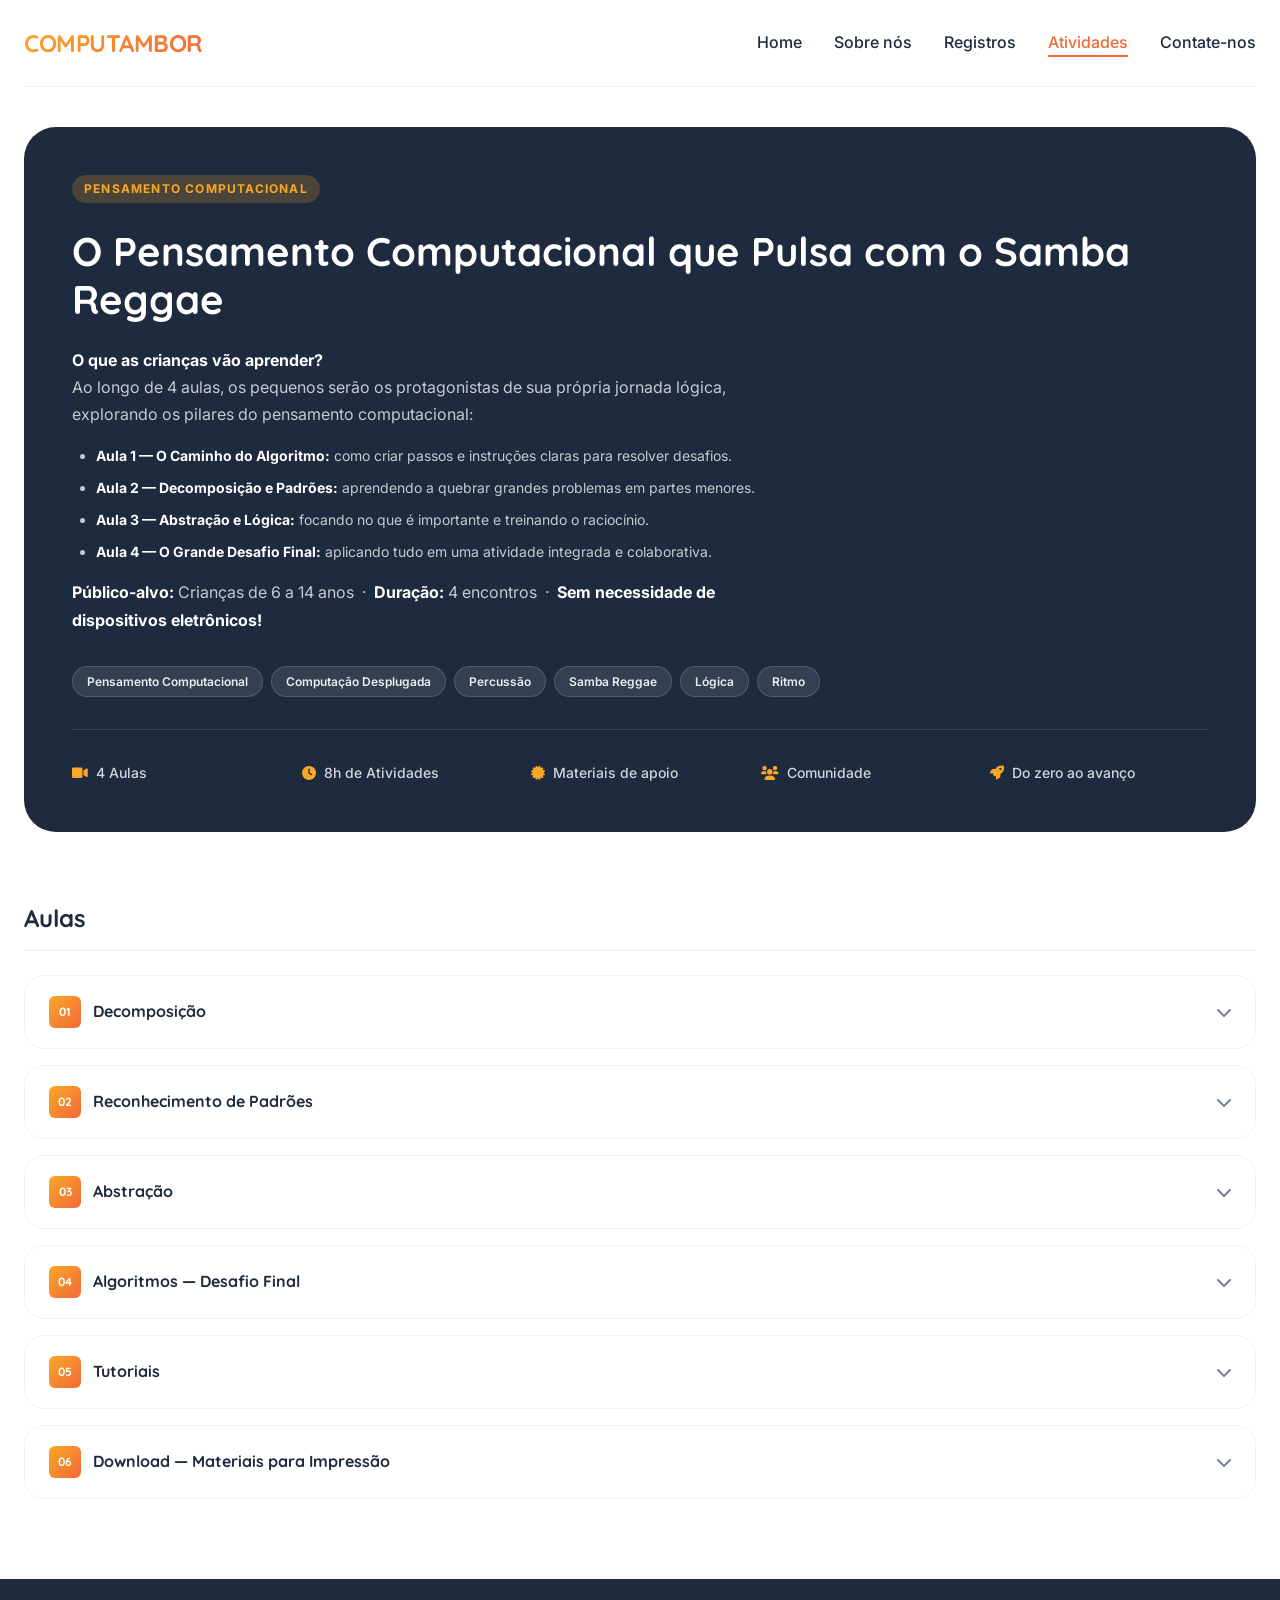
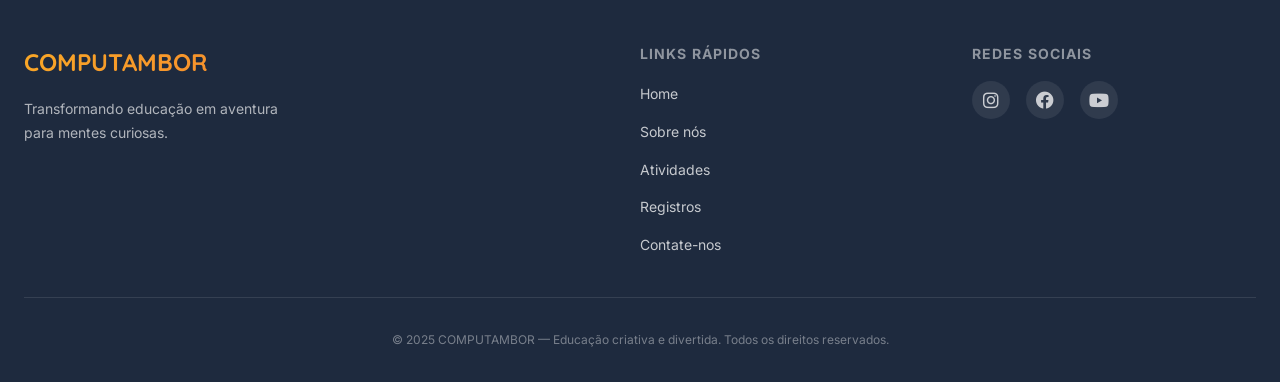
==== commit 4ca585b1: "Correções" ====
--- a/atividades.html
+++ b/atividades.html
@@ -3,7 +3,7 @@
 <head>
   <meta charset="UTF-8">
   <meta name="viewport" content="width=device-width, initial-scale=1.0">
-  <title>PLAYWISE | Atividades do Curso</title>
+  <title>COMPUTAMBOR | Atividades do Curso</title>
   <meta name="description" content="4 aulas de pensamento computacional usando samba reggae e computação desplugada. Materiais para professores e alunos de 6 a 14 anos.">
 
   <link rel="preconnect" href="https://fonts.googleapis.com">
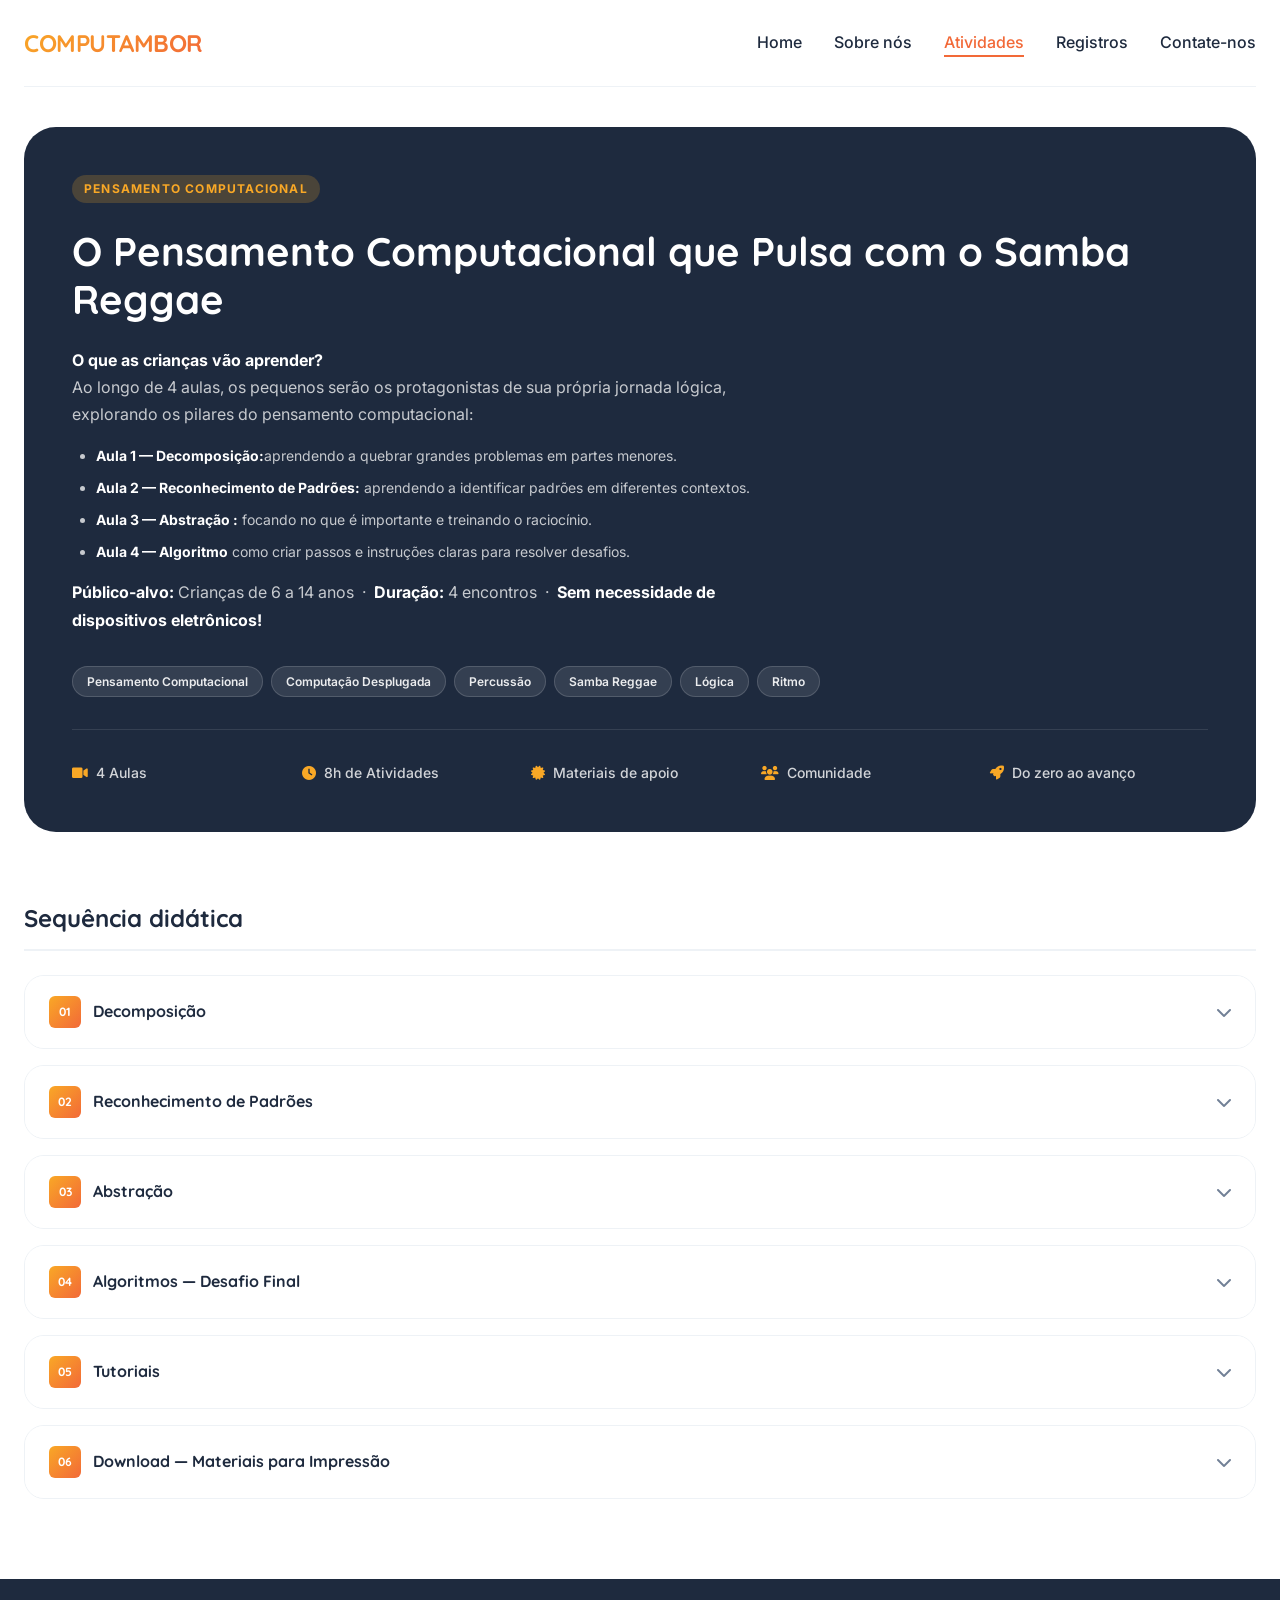
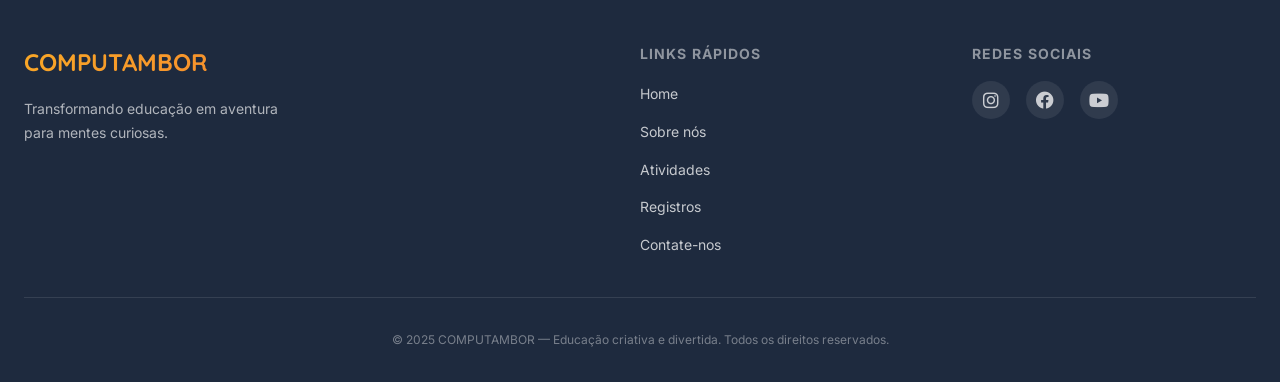
==== commit 9424d700: "Inserção atividades aula 1" ====
--- a/atividades.html
+++ b/atividades.html
@@ -31,10 +31,10 @@
         <p><strong style="color:#fff;">O que as crianças vão aprender?</strong></p>
         <p>Ao longo de 4 aulas, os pequenos serão os protagonistas de sua própria jornada lógica, explorando os pilares do pensamento computacional:</p>
         <ul>
-          <li><b>Aula 1 — O Caminho do Algoritmo:</b> como criar passos e instruções claras para resolver desafios.</li>
-          <li><b>Aula 2 — Decomposição e Padrões:</b> aprendendo a quebrar grandes problemas em partes menores.</li>
-          <li><b>Aula 3 — Abstração e Lógica:</b> focando no que é importante e treinando o raciocínio.</li>
-          <li><b>Aula 4 — O Grande Desafio Final:</b> aplicando tudo em uma atividade integrada e colaborativa.</li>
+          <li><b>Aula 1 — Decomposição:</b>aprendendo a quebrar grandes problemas em partes menores. </li>
+          <li><b>Aula 2 — Reconhecimento de Padrões:</b> aprendendo a identificar padrões em diferentes contextos.</li>
+          <li><b>Aula 3 — Abstração :</b> focando no que é importante e treinando o raciocínio.</li>
+          <li><b>Aula 4 — Algoritmo</b> como criar passos e instruções claras para resolver desafios.</li>
         </ul>
         <p style="margin-top: 1rem;">
           <b>Público-alvo:</b> Crianças de 6 a 14 anos &nbsp;·&nbsp;
@@ -63,7 +63,7 @@
 
     <!-- MÓDULOS -->
     <section class="modules-section" aria-labelledby="modules-title">
-      <h2 class="modules-title" id="modules-title">Aulas</h2>
+      <h2 class="modules-title" id="modules-title">Sequência didática</h2>
 
       <!-- Módulo 01 -->
       <div class="module" role="region" aria-labelledby="mod-01">
@@ -72,42 +72,62 @@
           <i class="fas fa-chevron-down module__toggle-icon" aria-hidden="true"></i>
         </div>
         <ul class="module__lessons">
-          <li class="lesson-item" data-link="https://drive.google.com/file/d/SEU_LINK_AQUI_1/view">
+          <li class="lesson-item" data-link="https://drive.google.com/file/d/1QJHERmkSVgF3AJVHWB28mWNZppOEp22E/view?usp=sharing">
             <span class="lesson-item__code">0101</span>
-            <span class="lesson-item__title">Materiais Necessários</span>
-            <span class="lesson-item__duration">20 min</span>
-            <i class="fas fa-external-link-alt lesson-item__icon" aria-hidden="true"></i>
-          </li>
-          <li class="lesson-item" data-link="https://drive.google.com/file/d/SEU_LINK_AQUI_2/view">
-            <span class="lesson-item__code">0102</span>
-            <span class="lesson-item__title">Momento Inicial</span>
-            <span class="lesson-item__duration">20 min</span>
-            <i class="fas fa-external-link-alt lesson-item__icon" aria-hidden="true"></i>
-          </li>
-          <li class="lesson-item" data-link="https://drive.google.com/file/d/SEU_LINK_AQUI_3/view">
-            <span class="lesson-item__code">0103</span>
-            <span class="lesson-item__title">Desenvolvimento</span>
-            <span class="lesson-item__duration">40 min</span>
-            <i class="fas fa-external-link-alt lesson-item__icon" aria-hidden="true"></i>
-          </li>
-          <li class="lesson-item" data-link="https://drive.google.com/file/d/SEU_LINK_AQUI_4/view">
-            <span class="lesson-item__code">0104</span>
-            <span class="lesson-item__title">Fechamento</span>
-            <span class="lesson-item__duration">20 min</span>
-            <i class="fas fa-external-link-alt lesson-item__icon" aria-hidden="true"></i>
-          </li>
-          <li class="lesson-item" data-link="https://drive.google.com/file/d/SEU_LINK_AQUI_5/view">
-            <span class="lesson-item__code">0105</span>
-            <span class="lesson-item__title">Materiais</span>
+            <span class="lesson-item__title">Plano de ensino</span>
             <span class="lesson-item__duration">Leitura</span>
             <i class="fas fa-file-alt lesson-item__icon" aria-hidden="true"></i>
           </li>
-          <li class="lesson-item" data-link="https://drive.google.com/file/d/SEU_LINK_AQUI_6/view">
+
+          <li class="lesson-item" data-link="https://drive.google.com/file/d/1ycvFEmdvb4gqKp3FLXqhGVJD8cl7UXWc/view?usp=sharing">
+            <span class="lesson-item__code">0102</span>
+            <span class="lesson-item__title">Materiais pedagógicos da aula</span>
+            <span class="lesson-item__duration">Download</span>
+            <i class="fas fa-file-alt lesson-item__icon" aria-hidden="true"></i>
+          </li>
+
+          <li class="lesson-item" data-link="https://drive.google.com/file/d/1sWQUgkg2pSQ9Jt441-slZ12ee3pVIRop/view?usp=sharing">
+            <span class="lesson-item__code">0103</span>
+            <span class="lesson-item__title">Atividade 1: Encontre seu par</span>
+            <span class="lesson-item__duration">20 min</span>
+            <i class="fas fa-external-link-alt lesson-item__icon" aria-hidden="true"></i>
+          </li>
+          <li class="lesson-item" data-link="https://drive.google.com/file/d/1nlDdScC5zE1C5I9jffvQU6ldETWPKVsW/view?usp=sharing">
+            <span class="lesson-item__code">0104</span>
+            <span class="lesson-item__title">Atividade 2: Decompondo o ritmo</span>
+            <span class="lesson-item__duration">60 min</span>
+            <i class="fas fa-external-link-alt lesson-item__icon" aria-hidden="true"></i>
+          </li>
+          <li class="lesson-item" data-link="https://drive.google.com/file/d/1LTjSLqV8tqkHBRjw7dCuH8q8gbuZ6dws/view?usp=sharing">
+            <span class="lesson-item__code">0105</span>
+            <span class="lesson-item__title">Atividade 3: A soma das batidas</span>
+            <span class="lesson-item__duration">20 min</span>
+            <i class="fas fa-external-link-alt lesson-item__icon" aria-hidden="true"></i>
+          </li>
+
+          <li class="lesson-item" data-link="https://drive.google.com/file/d/1R7Y2lu913yEmlsl6XotxBHee7nxIGNsg/view?usp=sharing">
             <span class="lesson-item__code">0106</span>
-            <span class="lesson-item__title">Referências</span>
+            <span class="lesson-item__title">Material de apoio</span>
             <span class="lesson-item__duration">Leitura</span>
-            <i class="fas fa-file-alt lesson-item__icon" aria-hidden="true"></i>
-          </li>
+            <i class="fas fa-external-link-alt lesson-item__icon" aria-hidden="true"></i>
+          </li>
+          
+          <li class="lesson-item lesson-item--toggle" data-target="ref-01">
+            <div class="lesson-item__header">
+              <span class="lesson-item__code">0107</span>
+              <span class="lesson-item__title">Referências</span>
+              <span class="lesson-item__duration">Leitura</span>
+              <i class="fas fa-chevron-down lesson-item__icon" aria-hidden="true"></i>
+            </div>
+            <div id="ref-01" class="ref-panel">
+              <ul>
+                <li>WING, J. M. Computational thinking. <em>Communications of the ACM</em>, v. 49, n. 3, p. 33–35, 2006.</li>
+                <li>BELL, T.; WITTEN, I. H.; FELLOWS, M. <em>Computer Science Unplugged</em>. Disponível em: csunplugged.org</li>
+                <li>BRACKMANN, C. P. et al. Desenvolvimento do pensamento computacional através de atividades desplugadas. <em>RENOTE</em>, v. 14, n. 2, 2016.</li>
+              </ul>
+            </div>
+          </li>
+
         </ul>
       </div>
 
@@ -142,18 +162,29 @@
             <span class="lesson-item__duration">20 min</span>
             <i class="fas fa-external-link-alt lesson-item__icon" aria-hidden="true"></i>
           </li>
+
           <li class="lesson-item" data-link="https://drive.google.com/file/d/SEU_LINK_AQUI_11/view">
             <span class="lesson-item__code">0205</span>
             <span class="lesson-item__title">Materiais</span>
             <span class="lesson-item__duration">Leitura</span>
             <i class="fas fa-file-alt lesson-item__icon" aria-hidden="true"></i>
           </li>
-          <li class="lesson-item" data-link="https://drive.google.com/file/d/SEU_LINK_AQUI_12/view">
-            <span class="lesson-item__code">0206</span>
-            <span class="lesson-item__title">Referências</span>
-            <span class="lesson-item__duration">Leitura</span>
-            <i class="fas fa-file-alt lesson-item__icon" aria-hidden="true"></i>
-          </li>
+          <li class="lesson-item lesson-item--toggle" data-target="ref-02">
+            <div class="lesson-item__header">
+              <span class="lesson-item__code">0206</span>
+              <span class="lesson-item__title">Referências</span>
+              <span class="lesson-item__duration">Leitura</span>
+              <i class="fas fa-chevron-down lesson-item__icon" aria-hidden="true"></i>
+            </div>
+            <div id="ref-02" class="ref-panel">
+              <ul>
+                <li>WING, J. M. Computational thinking. <em>Communications of the ACM</em>, v. 49, n. 3, p. 33–35, 2006.</li>
+                <li>BELL, T.; WITTEN, I. H.; FELLOWS, M. <em>Computer Science Unplugged</em>. Disponível em: csunplugged.org</li>
+                <li>BRACKMANN, C. P. et al. Desenvolvimento do pensamento computacional através de atividades desplugadas. <em>RENOTE</em>, v. 14, n. 2, 2016.</li>
+              </ul>
+            </div>
+          </li>
+
         </ul>
       </div>
 
@@ -194,12 +225,23 @@
             <span class="lesson-item__duration">Leitura</span>
             <i class="fas fa-file-alt lesson-item__icon" aria-hidden="true"></i>
           </li>
-          <li class="lesson-item" data-link="https://drive.google.com/file/d/SEU_LINK_AQUI_18/view">
-            <span class="lesson-item__code">0306</span>
-            <span class="lesson-item__title">Referências</span>
-            <span class="lesson-item__duration">Leitura</span>
-            <i class="fas fa-file-alt lesson-item__icon" aria-hidden="true"></i>
-          </li>
+
+          <li class="lesson-item lesson-item--toggle" data-target="ref-03">
+            <div class="lesson-item__header">
+              <span class="lesson-item__code">0306</span>
+              <span class="lesson-item__title">Referências</span>
+              <span class="lesson-item__duration">Leitura</span>
+              <i class="fas fa-chevron-down lesson-item__icon" aria-hidden="true"></i>
+            </div>
+            <div id="ref-03" class="ref-panel">
+              <ul>
+                <li>WING, J. M. Computational thinking. <em>Communications of the ACM</em>, v. 49, n. 3, p. 33–35, 2006.</li>
+                <li>BELL, T.; WITTEN, I. H.; FELLOWS, M. <em>Computer Science Unplugged</em>. Disponível em: csunplugged.org</li>
+                <li>BRACKMANN, C. P. et al. Desenvolvimento do pensamento computacional através de atividades desplugadas. <em>RENOTE</em>, v. 14, n. 2, 2016.</li>
+              </ul>
+            </div>
+          </li>
+
         </ul>
       </div>
 
@@ -240,12 +282,23 @@
             <span class="lesson-item__duration">Leitura</span>
             <i class="fas fa-file-alt lesson-item__icon" aria-hidden="true"></i>
           </li>
-          <li class="lesson-item" data-link="https://drive.google.com/file/d/SEU_LINK_AQUI_24/view">
-            <span class="lesson-item__code">0406</span>
-            <span class="lesson-item__title">Referências</span>
-            <span class="lesson-item__duration">Leitura</span>
-            <i class="fas fa-file-alt lesson-item__icon" aria-hidden="true"></i>
-          </li>
+
+          <li class="lesson-item lesson-item--toggle" data-target="ref-04">
+            <div class="lesson-item__header">
+              <span class="lesson-item__code">0406</span>
+              <span class="lesson-item__title">Referências</span>
+              <span class="lesson-item__duration">Leitura</span>
+              <i class="fas fa-chevron-down lesson-item__icon" aria-hidden="true"></i>
+            </div>
+            <div id="ref-04" class="ref-panel">
+              <ul>
+                <li>WING, J. M. Computational thinking. <em>Communications of the ACM</em>, v. 49, n. 3, p. 33–35, 2006.</li>
+                <li>BELL, T.; WITTEN, I. H.; FELLOWS, M. <em>Computer Science Unplugged</em>. Disponível em: csunplugged.org</li>
+                <li>BRACKMANN, C. P. et al. Desenvolvimento do pensamento computacional através de atividades desplugadas. <em>RENOTE</em>, v. 14, n. 2, 2016.</li>
+              </ul>
+            </div>
+          </li>
+
         </ul>
       </div>
 
@@ -262,31 +315,34 @@
             <span class="lesson-item__duration">08:38</span>
             <i class="fas fa-play-circle lesson-item__icon" aria-hidden="true"></i>
           </li>
-          <li class="lesson-item" data-link="https://drive.google.com/file/d/SEU_LINK_AQUI_26/view">
+          <li class="lesson-item lesson-item--desc" data-link="https://www.youtube.com/watch?v=c72S5D0BfWY">
             <span class="lesson-item__code">0502</span>
-            <span class="lesson-item__title">Mini Documentário</span>
+            <div class="lesson-item__main">
+              <span class="lesson-item__title">Mini Documentário - Percussão</span>
+              <span class="lesson-item__desc">Documentário "Percussão : O tambor como forma de resistência e tecnologia de difusão e salvaguarda dos conhecimentos ancestrais" é uma obra produzida por Lorena Roberta no ano de 2024.</span>
+            </div>
             <span class="lesson-item__duration">40:13</span>
             <i class="fas fa-play-circle lesson-item__icon" aria-hidden="true"></i>
           </li>
-          <li class="lesson-item" data-link="https://drive.google.com/file/d/SEU_LINK_AQUI_27/view">
+          <li class="lesson-item" data-link="https://www.youtube.com/watch?v=qYGEAK_evsc">
             <span class="lesson-item__code">0503</span>
             <span class="lesson-item__title">Samba Reggae</span>
-            <span class="lesson-item__duration">07:58</span>
-            <i class="fas fa-play-circle lesson-item__icon" aria-hidden="true"></i>
-          </li>
-          <li class="lesson-item" data-link="https://drive.google.com/file/d/SEU_LINK_AQUI_28/view">
+            <span class="lesson-item__duration">42:00</span>
+            <i class="fas fa-play-circle lesson-item__icon" aria-hidden="true"></i>
+          </li>
+          <li class="lesson-item" data-link="https://youtu.be/3duyO0IKhIA?si=pnLZHLmVr2UZTqvn">
             <span class="lesson-item__code">0504</span>
             <span class="lesson-item__title">Computação Desplugada</span>
             <span class="lesson-item__duration">04:54</span>
             <i class="fas fa-play-circle lesson-item__icon" aria-hidden="true"></i>
           </li>
-          <li class="lesson-item" data-link="https://drive.google.com/file/d/SEU_LINK_AQUI_29/view">
+          <li class="lesson-item" data-link="https://youtu.be/pRpjYrdb9UY?si=huAJ28QLigQjBfeK">
             <span class="lesson-item__code">0505</span>
             <span class="lesson-item__title">Pensamento Computacional</span>
             <span class="lesson-item__duration">09:42</span>
             <i class="fas fa-play-circle lesson-item__icon" aria-hidden="true"></i>
           </li>
-          <li class="lesson-item" data-link="https://drive.google.com/file/d/SEU_LINK_AQUI_30/view">
+          <!-- <li class="lesson-item" data-link="https://drive.google.com/file/d/SEU_LINK_AQUI_30/view">
             <span class="lesson-item__code">0506</span>
             <span class="lesson-item__title">Aplicação das Atividades</span>
             <span class="lesson-item__duration">08:04</span>
@@ -303,7 +359,7 @@
             <span class="lesson-item__title">Recursos Alternativos</span>
             <span class="lesson-item__duration">05:08</span>
             <i class="fas fa-play-circle lesson-item__icon" aria-hidden="true"></i>
-          </li>
+          </li> -->
         </ul>
       </div>
 
@@ -314,7 +370,7 @@
           <i class="fas fa-chevron-down module__toggle-icon" aria-hidden="true"></i>
         </div>
         <ul class="module__lessons">
-          <li class="lesson-item" data-link="https://drive.google.com/file/d/SEU_LINK_AQUI_33/view">
+          <li class="lesson-item" data-link="https://drive.google.com/file/d/1ycvFEmdvb4gqKp3FLXqhGVJD8cl7UXWc/view?usp=sharing">
             <span class="lesson-item__code">0601</span>
             <span class="lesson-item__title">Aula 1 — Material para imprimir</span>
             <span class="lesson-item__duration">PDF</span>
@@ -348,7 +404,21 @@
 
 <div id="pw-footer"></div>
 
+
 <script src="js/components.js"></script>
 <script src="js/main.js"></script>
+
+ <script>
+    document.querySelectorAll('.lesson-item--toggle').forEach(item => {
+      item.addEventListener('click', () => {
+        const panel = document.getElementById(item.dataset.target);
+        const isOpen = panel.classList.toggle('open');
+        item.classList.toggle('open', isOpen);
+        if (isOpen) panel.scrollIntoView({ behavior: 'smooth', block: 'nearest' });
+      });
+    });
+  </script>
+
+
 </body>
 </html>
--- a/css/variables.css
+++ b/css/variables.css
@@ -1,5 +1,5 @@
 /* ============================================
-   PLAYWISE — Tokens de Design
+   COMPUTAMBOR — Tokens de Design
    Cores, tipografia, espaçamentos, sombras
    ============================================ */
 
--- a/css/pages.css
+++ b/css/pages.css
@@ -693,3 +693,73 @@
     align-items: flex-start;
   }
 }
+
+/* Slide em referencias */
+
+.lesson-item--toggle {
+  flex-direction: column;
+  align-items: stretch;
+}
+
+.lesson-item__header {
+  display: flex;
+  align-items: center;
+  gap: var(--space-4);
+  width: 100%;
+}
+
+.ref-panel {
+  display: none;
+  padding: var(--space-5) var(--space-6);
+  background: var(--color-bg);
+  border-top: 1px solid var(--color-border);
+  font-size: var(--text-sm);
+  color: var(--color-text);
+  line-height: 1.8;
+}
+
+.ref-panel ul {
+  list-style: disc;
+  padding-left: var(--space-6);
+  display: flex;
+  flex-direction: column;
+  gap: var(--space-3);
+}
+
+.ref-panel.open {
+  display: block;
+  animation: slideDown 0.25s ease;
+}
+
+@keyframes slideDown {
+  from { opacity: 0; transform: translateY(-6px); }
+  to   { opacity: 1; transform: translateY(0); }
+}
+
+.lesson-item--toggle .lesson-item__icon {
+  transition: transform 0.25s ease;
+}
+
+.lesson-item--toggle.open .lesson-item__icon {
+  transform: rotate(180deg);
+}
+
+/* Inserção de descrição nos materiais de apoio em Atividades */
+
+.lesson-item--desc {
+  align-items: flex-start;
+  padding: var(--space-5) var(--space-6);
+}
+
+.lesson-item__main {
+  flex: 1;
+  display: flex;
+  flex-direction: column;
+  gap: var(--space-1);
+}
+
+.lesson-item__desc {
+  font-size: var(--text-xs);
+  color: var(--color-text-light);
+  line-height: 1.5;
+}
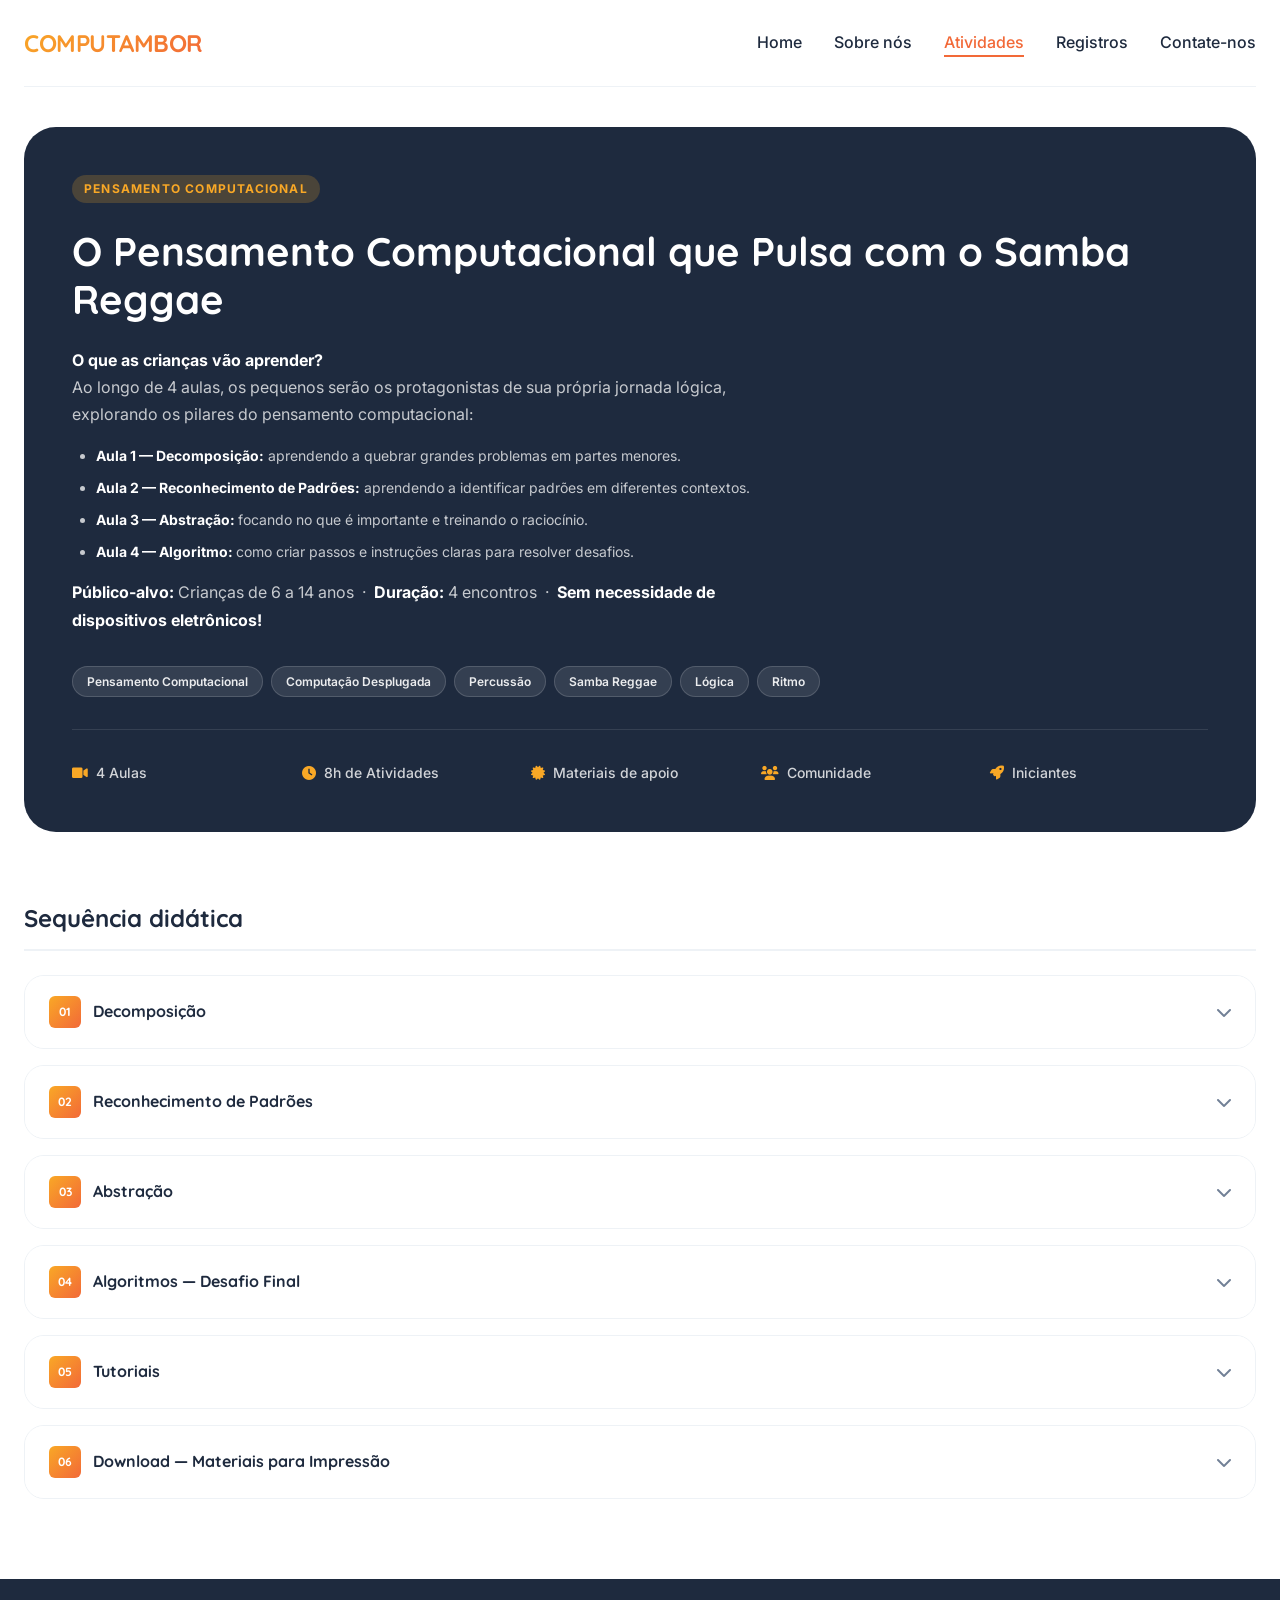
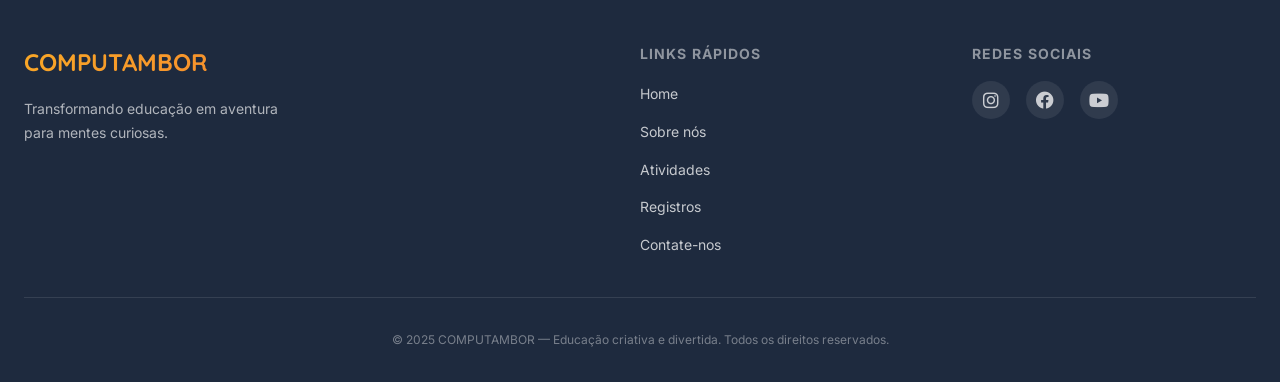
==== commit 7055a4db: "Alteração de links" ====
--- a/atividades.html
+++ b/atividades.html
@@ -31,10 +31,10 @@
         <p><strong style="color:#fff;">O que as crianças vão aprender?</strong></p>
         <p>Ao longo de 4 aulas, os pequenos serão os protagonistas de sua própria jornada lógica, explorando os pilares do pensamento computacional:</p>
         <ul>
-          <li><b>Aula 1 — Decomposição:</b>aprendendo a quebrar grandes problemas em partes menores. </li>
+          <li><b>Aula 1 — Decomposição:</b> aprendendo a quebrar grandes problemas em partes menores. </li>
           <li><b>Aula 2 — Reconhecimento de Padrões:</b> aprendendo a identificar padrões em diferentes contextos.</li>
-          <li><b>Aula 3 — Abstração :</b> focando no que é importante e treinando o raciocínio.</li>
-          <li><b>Aula 4 — Algoritmo</b> como criar passos e instruções claras para resolver desafios.</li>
+          <li><b>Aula 3 — Abstração: </b> focando no que é importante e treinando o raciocínio.</li>
+          <li><b>Aula 4 — Algoritmo: </b> como criar passos e instruções claras para resolver desafios.</li>
         </ul>
         <p style="margin-top: 1rem;">
           <b>Público-alvo:</b> Crianças de 6 a 14 anos &nbsp;·&nbsp;
@@ -57,7 +57,7 @@
         <div class="course-stat"><i class="fas fa-clock" aria-hidden="true"></i> 8h de Atividades</div>
         <div class="course-stat"><i class="fas fa-certificate" aria-hidden="true"></i> Materiais de apoio</div>
         <div class="course-stat"><i class="fas fa-users" aria-hidden="true"></i> Comunidade</div>
-        <div class="course-stat"><i class="fas fa-rocket" aria-hidden="true"></i> Do zero ao avanço</div>
+        <div class="course-stat"><i class="fas fa-rocket" aria-hidden="true"></i> Iniciantes </div>
       </div>
     </header>
 
@@ -72,18 +72,18 @@
           <i class="fas fa-chevron-down module__toggle-icon" aria-hidden="true"></i>
         </div>
         <ul class="module__lessons">
-          <li class="lesson-item" data-link="https://drive.google.com/file/d/1QJHERmkSVgF3AJVHWB28mWNZppOEp22E/view?usp=sharing">
+          <li class="lesson-item" data-link="https://drive.google.com/file/d/1GGW1S6-6MEwd1jZoFqW50hgd6k8FYZk7/view?usp=sharing">
             <span class="lesson-item__code">0101</span>
             <span class="lesson-item__title">Plano de ensino</span>
-            <span class="lesson-item__duration">Leitura</span>
-            <i class="fas fa-file-alt lesson-item__icon" aria-hidden="true"></i>
-          </li>
-
-          <li class="lesson-item" data-link="https://drive.google.com/file/d/1ycvFEmdvb4gqKp3FLXqhGVJD8cl7UXWc/view?usp=sharing">
+            <span class="lesson-item__duration">Leitura e Download</span>
+            <i class="fas fa-file-alt lesson-item__icon" aria-hidden="true"></i>
+          </li>
+
+          <li class="lesson-item" data-link="https://drive.google.com/file/d/1vzdx7hCFF1f8uwsqhi-pR4yFQ7ZrpHo9/view?usp=sharing">
             <span class="lesson-item__code">0102</span>
-            <span class="lesson-item__title">Materiais pedagógicos da aula</span>
+            <span class="lesson-item__title">Recursos pedagógicos</span>
             <span class="lesson-item__duration">Download</span>
-            <i class="fas fa-file-alt lesson-item__icon" aria-hidden="true"></i>
+            <i class="fas fa-download lesson-item__icon" aria-hidden="true"></i>
           </li>
 
           <li class="lesson-item" data-link="https://drive.google.com/file/d/1sWQUgkg2pSQ9Jt441-slZ12ee3pVIRop/view?usp=sharing">
@@ -138,18 +138,20 @@
           <i class="fas fa-chevron-down module__toggle-icon" aria-hidden="true"></i>
         </div>
         <ul class="module__lessons">
-          <li class="lesson-item" data-link="https://drive.google.com/file/d/SEU_LINK_AQUI_7/view">
+          <li class="lesson-item" data-link="https://drive.google.com/file/d/176IXS69-OmF-aGriY-QWY-8rYftN0ZMA/view?usp=sharing">
             <span class="lesson-item__code">0201</span>
-            <span class="lesson-item__title">Materiais Necessários</span>
-            <span class="lesson-item__duration">20 min</span>
-            <i class="fas fa-external-link-alt lesson-item__icon" aria-hidden="true"></i>
-          </li>
-          <li class="lesson-item" data-link="https://drive.google.com/file/d/SEU_LINK_AQUI_8/view">
+            <span class="lesson-item__title">Plano de ensino</span>
+            <span class="lesson-item__duration">Leitura</span>
+            <i class="fas fa-file-alt lesson-item__icon" aria-hidden="true"></i>
+          </li>
+
+          <li class="lesson-item" data-link="https://drive.google.com/file/d/1gpNnuGSrkCssbVZdwdgOJ2HtZUARMpAI/view?usp=sharing">
             <span class="lesson-item__code">0202</span>
-            <span class="lesson-item__title">Momento Inicial</span>
-            <span class="lesson-item__duration">20 min</span>
-            <i class="fas fa-external-link-alt lesson-item__icon" aria-hidden="true"></i>
-          </li>
+            <span class="lesson-item__title">Recursos pedagógicos</span>
+            <span class="lesson-item__duration">Download</span>
+            <i class="fas fa-download lesson-item__icon" aria-hidden="true"></i>
+          </li>
+
           <li class="lesson-item" data-link="https://drive.google.com/file/d/SEU_LINK_AQUI_9/view">
             <span class="lesson-item__code">0203</span>
             <span class="lesson-item__title">Desenvolvimento</span>
@@ -194,18 +196,20 @@
           <h3 id="mod-03"><span class="module__number" aria-label="Módulo 03">03</span> Abstração</h3>
           <i class="fas fa-chevron-down module__toggle-icon" aria-hidden="true"></i>
         </div>
-        <ul class="module__lessons">
-          <li class="lesson-item" data-link="https://drive.google.com/file/d/SEU_LINK_AQUI_13/view">
+
+        <ul class="module__lessons">
+          <li class="lesson-item" data-link="https://drive.google.com/file/d/1pPxOqALFEFxmUF0KTXt2ugIQ2Ls848UZ/view?usp=sharing">
             <span class="lesson-item__code">0301</span>
-            <span class="lesson-item__title">Materiais Necessários</span>
-            <span class="lesson-item__duration">20 min</span>
-            <i class="fas fa-external-link-alt lesson-item__icon" aria-hidden="true"></i>
-          </li>
-          <li class="lesson-item" data-link="https://drive.google.com/file/d/SEU_LINK_AQUI_14/view">
+            <span class="lesson-item__title">Plano de ensino</span>
+            <span class="lesson-item__duration">Leitura</span>
+            <i class="fas fa-file-alt lesson-item__icon" aria-hidden="true"></i>
+          </li>
+
+          <li class="lesson-item" data-link="https://drive.google.com/file/d/1ycvFEmdvb4gqKp3FLXqhGVJD8cl7UXWc/view?usp=sharing">
             <span class="lesson-item__code">0302</span>
-            <span class="lesson-item__title">Momento Inicial</span>
-            <span class="lesson-item__duration">20 min</span>
-            <i class="fas fa-external-link-alt lesson-item__icon" aria-hidden="true"></i>
+            <span class="lesson-item__title">Recursos pedagógicos</span>
+            <span class="lesson-item__duration">Download</span>
+            <i class="fas fa-download lesson-item__icon" aria-hidden="true"></i>
           </li>
           <li class="lesson-item" data-link="https://drive.google.com/file/d/SEU_LINK_AQUI_15/view">
             <span class="lesson-item__code">0303</span>
@@ -233,6 +237,7 @@
               <span class="lesson-item__duration">Leitura</span>
               <i class="fas fa-chevron-down lesson-item__icon" aria-hidden="true"></i>
             </div>
+            
             <div id="ref-03" class="ref-panel">
               <ul>
                 <li>WING, J. M. Computational thinking. <em>Communications of the ACM</em>, v. 49, n. 3, p. 33–35, 2006.</li>
@@ -251,31 +256,36 @@
           <h3 id="mod-04"><span class="module__number" aria-label="Módulo 04">04</span> Algoritmos — Desafio Final</h3>
           <i class="fas fa-chevron-down module__toggle-icon" aria-hidden="true"></i>
         </div>
-        <ul class="module__lessons">
-          <li class="lesson-item" data-link="https://drive.google.com/file/d/SEU_LINK_AQUI_19/view">
+
+        <ul class="module__lessons">
+          <li class="lesson-item" data-link="https://drive.google.com/file/d/1YZrP0JJq5q9EgmCqr7vY-PIJgpqGNWAp/view?usp=sharing">
             <span class="lesson-item__code">0401</span>
-            <span class="lesson-item__title">Materiais Necessários</span>
-            <span class="lesson-item__duration">20 min</span>
-            <i class="fas fa-external-link-alt lesson-item__icon" aria-hidden="true"></i>
-          </li>
-          <li class="lesson-item" data-link="https://drive.google.com/file/d/SEU_LINK_AQUI_20/view">
+            <span class="lesson-item__title">Plano de ensino</span>
+            <span class="lesson-item__duration">Leitura</span>
+            <i class="fas fa-file-alt lesson-item__icon" aria-hidden="true"></i>
+          </li>
+
+          <li class="lesson-item" data-link="https://drive.google.com/file/d/1ycvFEmdvb4gqKp3FLXqhGVJD8cl7UXWc/view?usp=sharing">
             <span class="lesson-item__code">0402</span>
-            <span class="lesson-item__title">Momento Inicial</span>
-            <span class="lesson-item__duration">20 min</span>
-            <i class="fas fa-external-link-alt lesson-item__icon" aria-hidden="true"></i>
-          </li>
+            <span class="lesson-item__title">Recursos pedagógicos</span>
+            <span class="lesson-item__duration">Download</span>
+            <i class="fas fa-download lesson-item__icon" aria-hidden="true"></i>
+          </li>
+
           <li class="lesson-item" data-link="https://drive.google.com/file/d/SEU_LINK_AQUI_21/view">
             <span class="lesson-item__code">0403</span>
             <span class="lesson-item__title">Desenvolvimento</span>
             <span class="lesson-item__duration">40 min</span>
             <i class="fas fa-external-link-alt lesson-item__icon" aria-hidden="true"></i>
           </li>
+
           <li class="lesson-item" data-link="https://drive.google.com/file/d/SEU_LINK_AQUI_22/view">
             <span class="lesson-item__code">0404</span>
             <span class="lesson-item__title">Fechamento</span>
             <span class="lesson-item__duration">20 min</span>
             <i class="fas fa-external-link-alt lesson-item__icon" aria-hidden="true"></i>
           </li>
+          
           <li class="lesson-item" data-link="https://drive.google.com/file/d/SEU_LINK_AQUI_23/view">
             <span class="lesson-item__code">0405</span>
             <span class="lesson-item__title">Materiais</span>
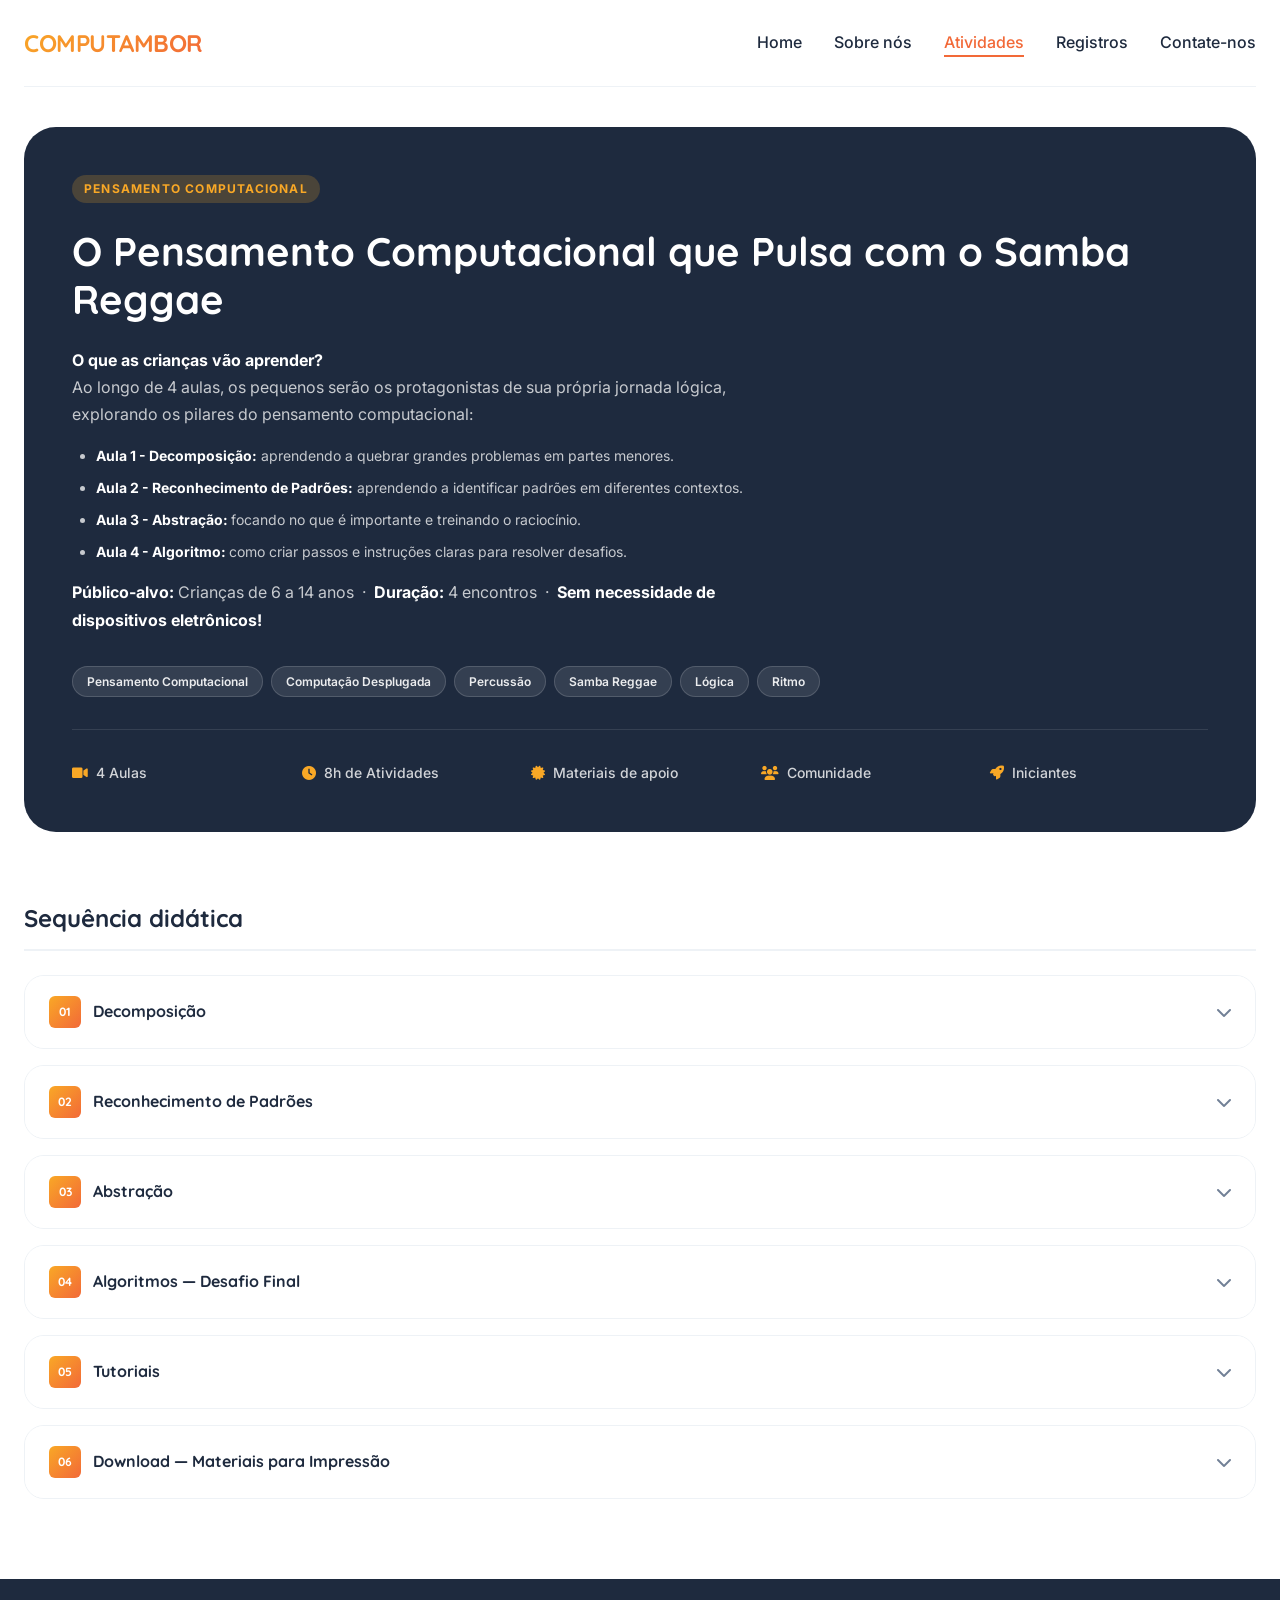
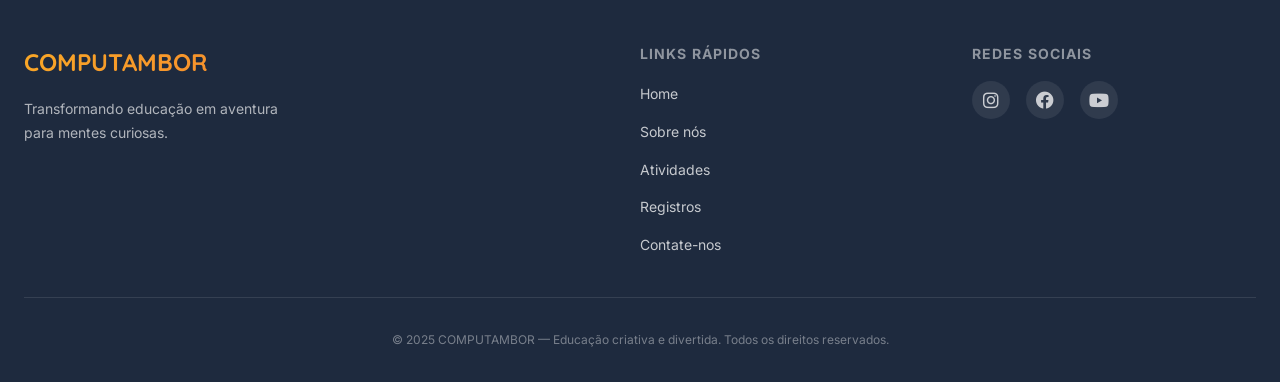
==== commit a32ebcc5: "link canva" ====
--- a/atividades.html
+++ b/atividades.html
@@ -31,10 +31,10 @@
         <p><strong style="color:#fff;">O que as crianças vão aprender?</strong></p>
         <p>Ao longo de 4 aulas, os pequenos serão os protagonistas de sua própria jornada lógica, explorando os pilares do pensamento computacional:</p>
         <ul>
-          <li><b>Aula 1 — Decomposição:</b> aprendendo a quebrar grandes problemas em partes menores. </li>
-          <li><b>Aula 2 — Reconhecimento de Padrões:</b> aprendendo a identificar padrões em diferentes contextos.</li>
-          <li><b>Aula 3 — Abstração: </b> focando no que é importante e treinando o raciocínio.</li>
-          <li><b>Aula 4 — Algoritmo: </b> como criar passos e instruções claras para resolver desafios.</li>
+          <li><b>Aula 1 - Decomposição:</b> aprendendo a quebrar grandes problemas em partes menores. </li>
+          <li><b>Aula 2 - Reconhecimento de Padrões:</b> aprendendo a identificar padrões em diferentes contextos.</li>
+          <li><b>Aula 3 - Abstração: </b> focando no que é importante e treinando o raciocínio.</li>
+          <li><b>Aula 4 - Algoritmo: </b> como criar passos e instruções claras para resolver desafios.</li>
         </ul>
         <p style="margin-top: 1rem;">
           <b>Público-alvo:</b> Crianças de 6 a 14 anos &nbsp;·&nbsp;
@@ -79,11 +79,19 @@
             <i class="fas fa-file-alt lesson-item__icon" aria-hidden="true"></i>
           </li>
 
-          <li class="lesson-item" data-link="https://drive.google.com/file/d/1vzdx7hCFF1f8uwsqhi-pR4yFQ7ZrpHo9/view?usp=sharing">
-            <span class="lesson-item__code">0102</span>
-            <span class="lesson-item__title">Recursos pedagógicos</span>
-            <span class="lesson-item__duration">Download</span>
-            <i class="fas fa-download lesson-item__icon" aria-hidden="true"></i>
+          <li class="lesson-item lesson-item--toggle" data-target="ref-012">
+            <div class="lesson-item__header">
+              <span class="lesson-item__code">0102</span>
+              <span class="lesson-item__title">Recursos pedagógicos</span>
+              <span class="lesson-item__duration">Download</span>
+              <i class="fas fa-download lesson-item__icon" aria-hidden="true"></i>
+            </div>
+            <div id="ref-012" class="ref-panel">
+              <ul>
+                <li><a href="https://drive.google.com/file/d/1vzdx7hCFF1f8uwsqhi-pR4yFQ7ZrpHo9/view?usp=sharing" target="_blank" rel="noopener noreferrer">Materiais para impressão</a></li>
+                <li><a href="https://canva.link/mqvchjvmapc88yz" target="_blank" rel="noopener noreferrer">Slides</a></li>
+              </ul>
+            </div>
           </li>
 
           <li class="lesson-item" data-link="https://drive.google.com/file/d/1sWQUgkg2pSQ9Jt441-slZ12ee3pVIRop/view?usp=sharing">
@@ -138,7 +146,7 @@
           <i class="fas fa-chevron-down module__toggle-icon" aria-hidden="true"></i>
         </div>
         <ul class="module__lessons">
-          <li class="lesson-item" data-link="https://drive.google.com/file/d/176IXS69-OmF-aGriY-QWY-8rYftN0ZMA/view?usp=sharing">
+          <li class="lesson-item" data-link="https://drive.google.com/file/d/1p_x-du-SpC_fLtdT15l4KKhxwUyDzxaI/view?usp=sharing">
             <span class="lesson-item__code">0201</span>
             <span class="lesson-item__title">Plano de ensino</span>
             <span class="lesson-item__duration">Leitura</span>
@@ -154,26 +162,48 @@
 
           <li class="lesson-item" data-link="https://drive.google.com/file/d/SEU_LINK_AQUI_9/view">
             <span class="lesson-item__code">0203</span>
-            <span class="lesson-item__title">Desenvolvimento</span>
-            <span class="lesson-item__duration">40 min</span>
-            <i class="fas fa-external-link-alt lesson-item__icon" aria-hidden="true"></i>
-          </li>
+            <span class="lesson-item__title">Momento inicial: Conteúdo expositivo</span>
+            <span class="lesson-item__duration">20 min</span>
+            <i class="fas fa-external-link-alt lesson-item__icon" aria-hidden="true"></i>
+          </li>
+
           <li class="lesson-item" data-link="https://drive.google.com/file/d/SEU_LINK_AQUI_10/view">
             <span class="lesson-item__code">0204</span>
-            <span class="lesson-item__title">Fechamento</span>
-            <span class="lesson-item__duration">20 min</span>
-            <i class="fas fa-external-link-alt lesson-item__icon" aria-hidden="true"></i>
-          </li>
-
-          <li class="lesson-item" data-link="https://drive.google.com/file/d/SEU_LINK_AQUI_11/view">
+            <span class="lesson-item__title">Reconhecimento de padrões no samba-reggae</span>
+            <span class="lesson-item__duration">20 min</span>
+            <i class="fas fa-external-link-alt lesson-item__icon" aria-hidden="true"></i>
+          </li>
+
+          <li class="lesson-item" data-link="https://drive.google.com/file/d/1NuwuzXsUuRT1MgUfxxvaZKAFG2dYjZdg/view?usp=sharing">
             <span class="lesson-item__code">0205</span>
+            <span class="lesson-item__title">Atividade 1 - Notação corporal</span>
+            <span class="lesson-item__duration">30 min</span>
+            <i class="fas fa-external-link-alt lesson-item__icon" aria-hidden="true"></i>
+          </li>
+
+          <li class="lesson-item" data-link="https://drive.google.com/file/d/1fIdFOYWPm3QcUtbpmuyCheJt5D91KKYv/view?usp=sharing">
+            <span class="lesson-item__code">0206</span>
+            <span class="lesson-item__title">Atividade 2 - Observando os padrões</span>
+            <span class="lesson-item__duration">30 min</span>
+            <i class="fas fa-external-link-alt lesson-item__icon" aria-hidden="true"></i>
+          </li>
+
+          <li class="lesson-item" data-link="https://drive.google.com/file/d/SEU_LINK_AQUI_10/view">
+            <span class="lesson-item__code">0207</span>
+            <span class="lesson-item__title">Encerramento</span>
+            <span class="lesson-item__duration">30 min</span>
+            <i class="fas fa-external-link-alt lesson-item__icon" aria-hidden="true"></i>
+          </li>
+
+          <!-- <li class="lesson-item" data-link="https://drive.google.com/file/d/SEU_LINK_AQUI_11/view">
+            <span class="lesson-item__code">0208</span>
             <span class="lesson-item__title">Materiais</span>
             <span class="lesson-item__duration">Leitura</span>
             <i class="fas fa-file-alt lesson-item__icon" aria-hidden="true"></i>
-          </li>
+          </li> -->
           <li class="lesson-item lesson-item--toggle" data-target="ref-02">
             <div class="lesson-item__header">
-              <span class="lesson-item__code">0206</span>
+              <span class="lesson-item__code">0208</span>
               <span class="lesson-item__title">Referências</span>
               <span class="lesson-item__duration">Leitura</span>
               <i class="fas fa-chevron-down lesson-item__icon" aria-hidden="true"></i>
@@ -265,11 +295,19 @@
             <i class="fas fa-file-alt lesson-item__icon" aria-hidden="true"></i>
           </li>
 
-          <li class="lesson-item" data-link="https://drive.google.com/file/d/1ycvFEmdvb4gqKp3FLXqhGVJD8cl7UXWc/view?usp=sharing">
-            <span class="lesson-item__code">0402</span>
-            <span class="lesson-item__title">Recursos pedagógicos</span>
-            <span class="lesson-item__duration">Download</span>
-            <i class="fas fa-download lesson-item__icon" aria-hidden="true"></i>
+          <li class="lesson-item lesson-item--toggle" data-target="ref-014">
+            <div class="lesson-item__header">
+              <span class="lesson-item__code">0402</span>
+              <span class="lesson-item__title">Recursos pedagógicos</span>
+              <span class="lesson-item__duration">Download</span>
+              <i class="fas fa-download lesson-item__icon" aria-hidden="true"></i>
+            </div>
+            <div id="ref-014" class="ref-panel">
+              <ul>
+                <li><a href="https://drive.google.com/file/d/1ycvFEmdvb4gqKp3FLXqhGVJD8cl7UXWc/view?usp=sharing" target="_blank" rel="noopener noreferrer">Materiais para impressão</a></li>
+                <li><a href="https://canva.link/11ptqq7ym2wp6no" target="_blank" rel="noopener noreferrer">Slides</a></li>
+              </ul>
+            </div>
           </li>
 
           <li class="lesson-item" data-link="https://drive.google.com/file/d/SEU_LINK_AQUI_21/view">
--- a/css/pages.css
+++ b/css/pages.css
@@ -762,4 +762,5 @@
   font-size: var(--text-xs);
   color: var(--color-text-light);
   line-height: 1.5;
-}+}
+
